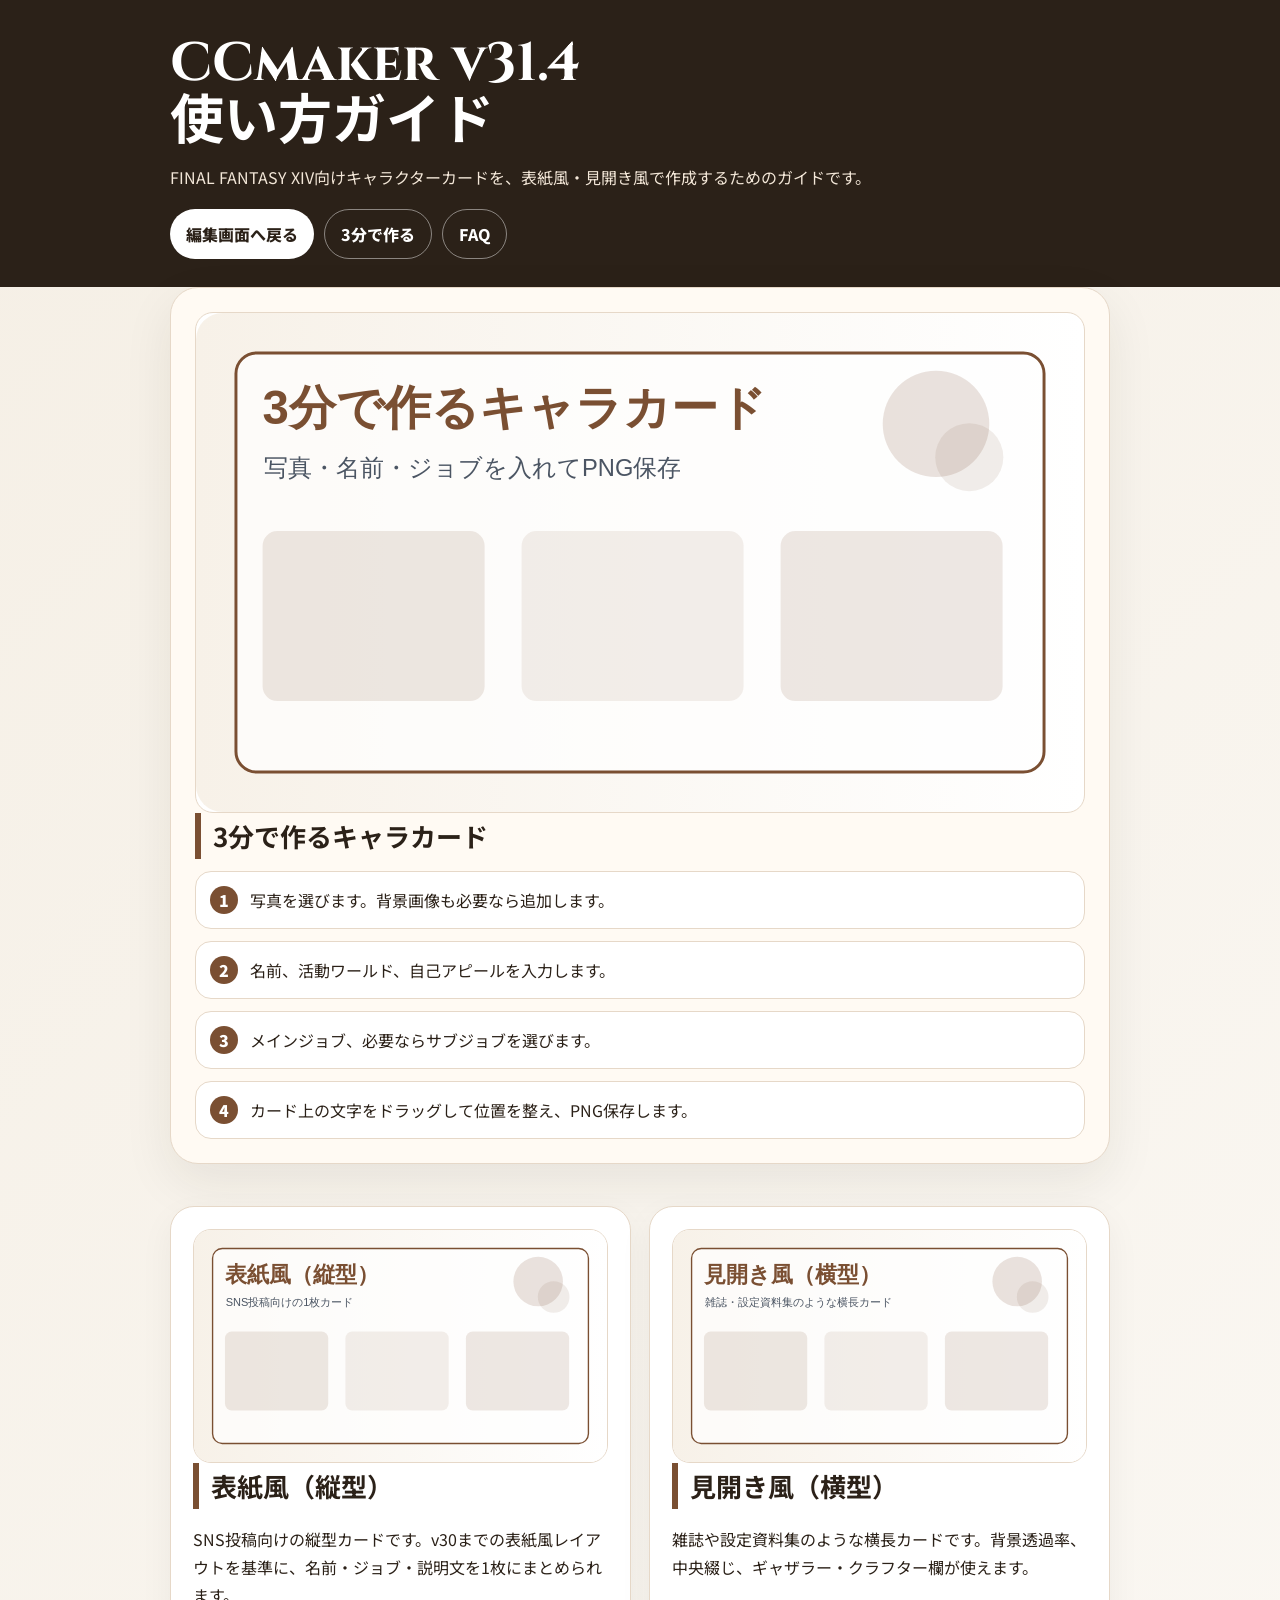
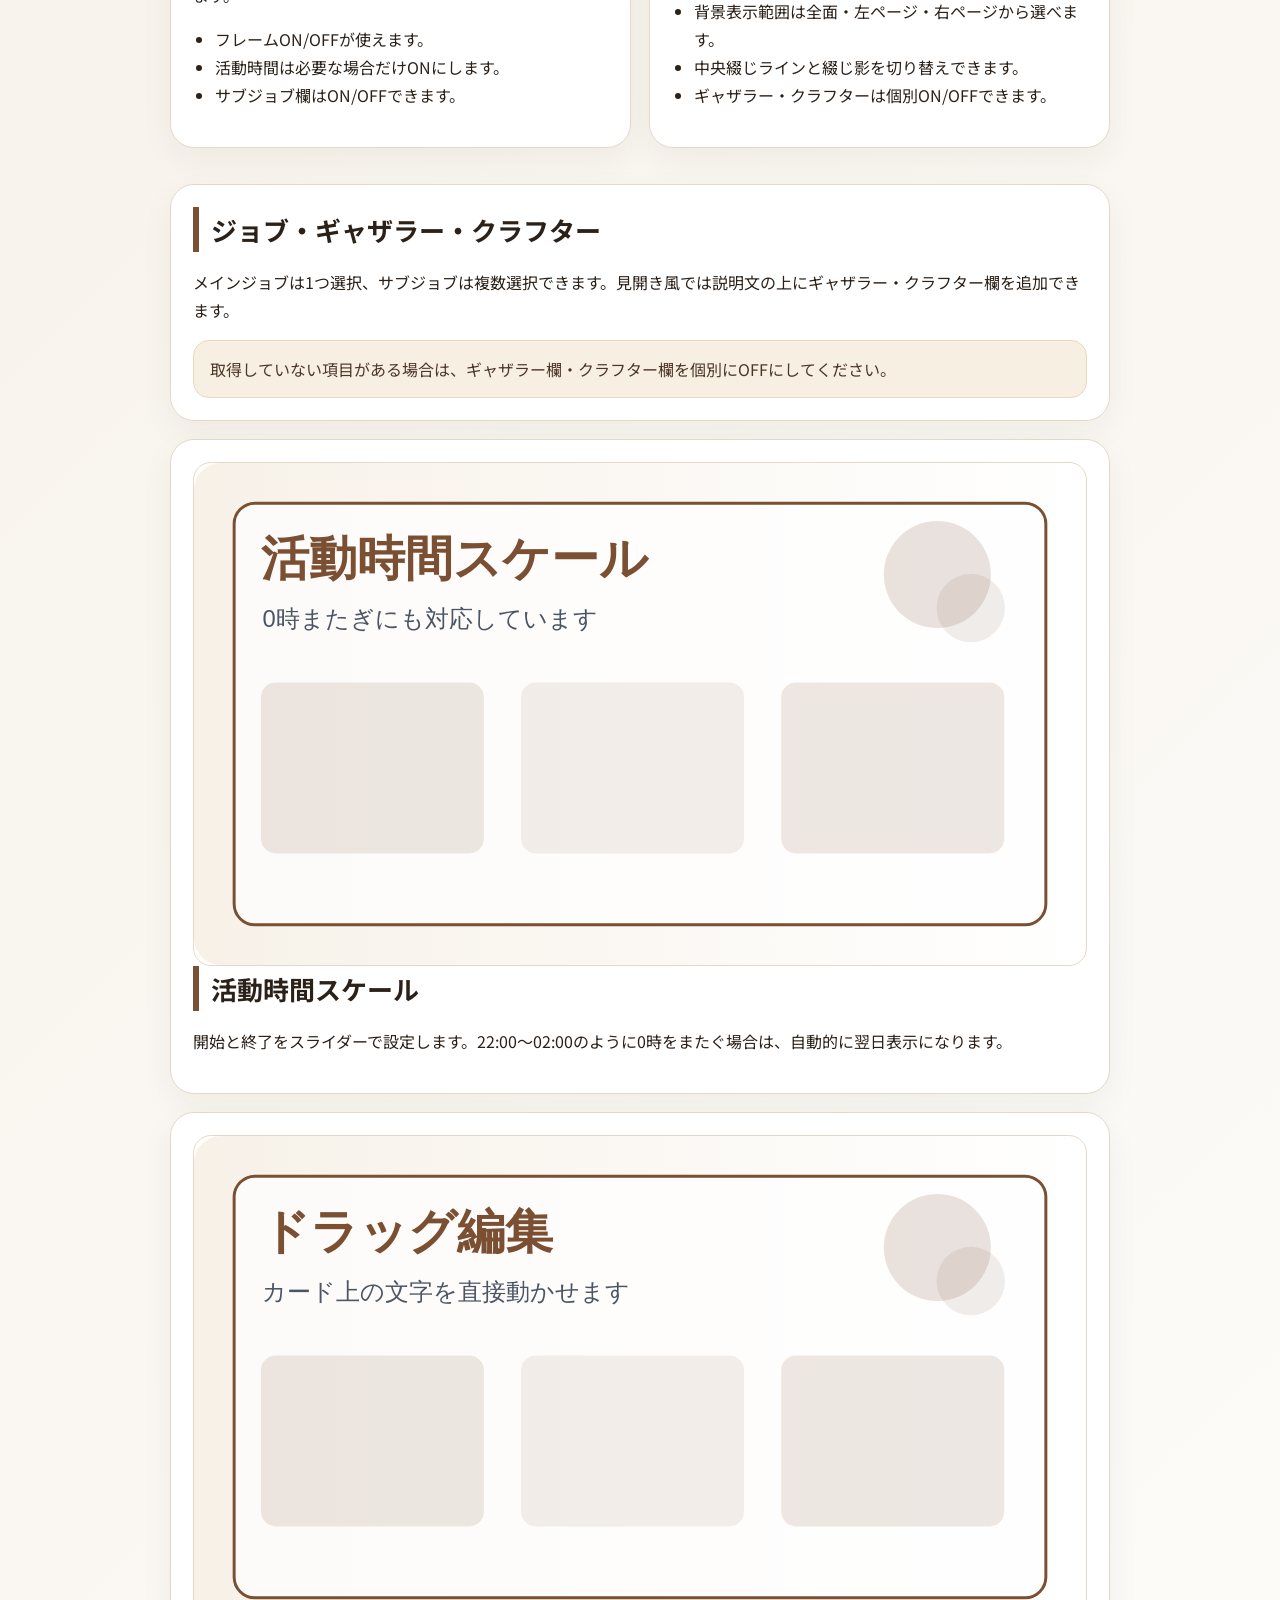
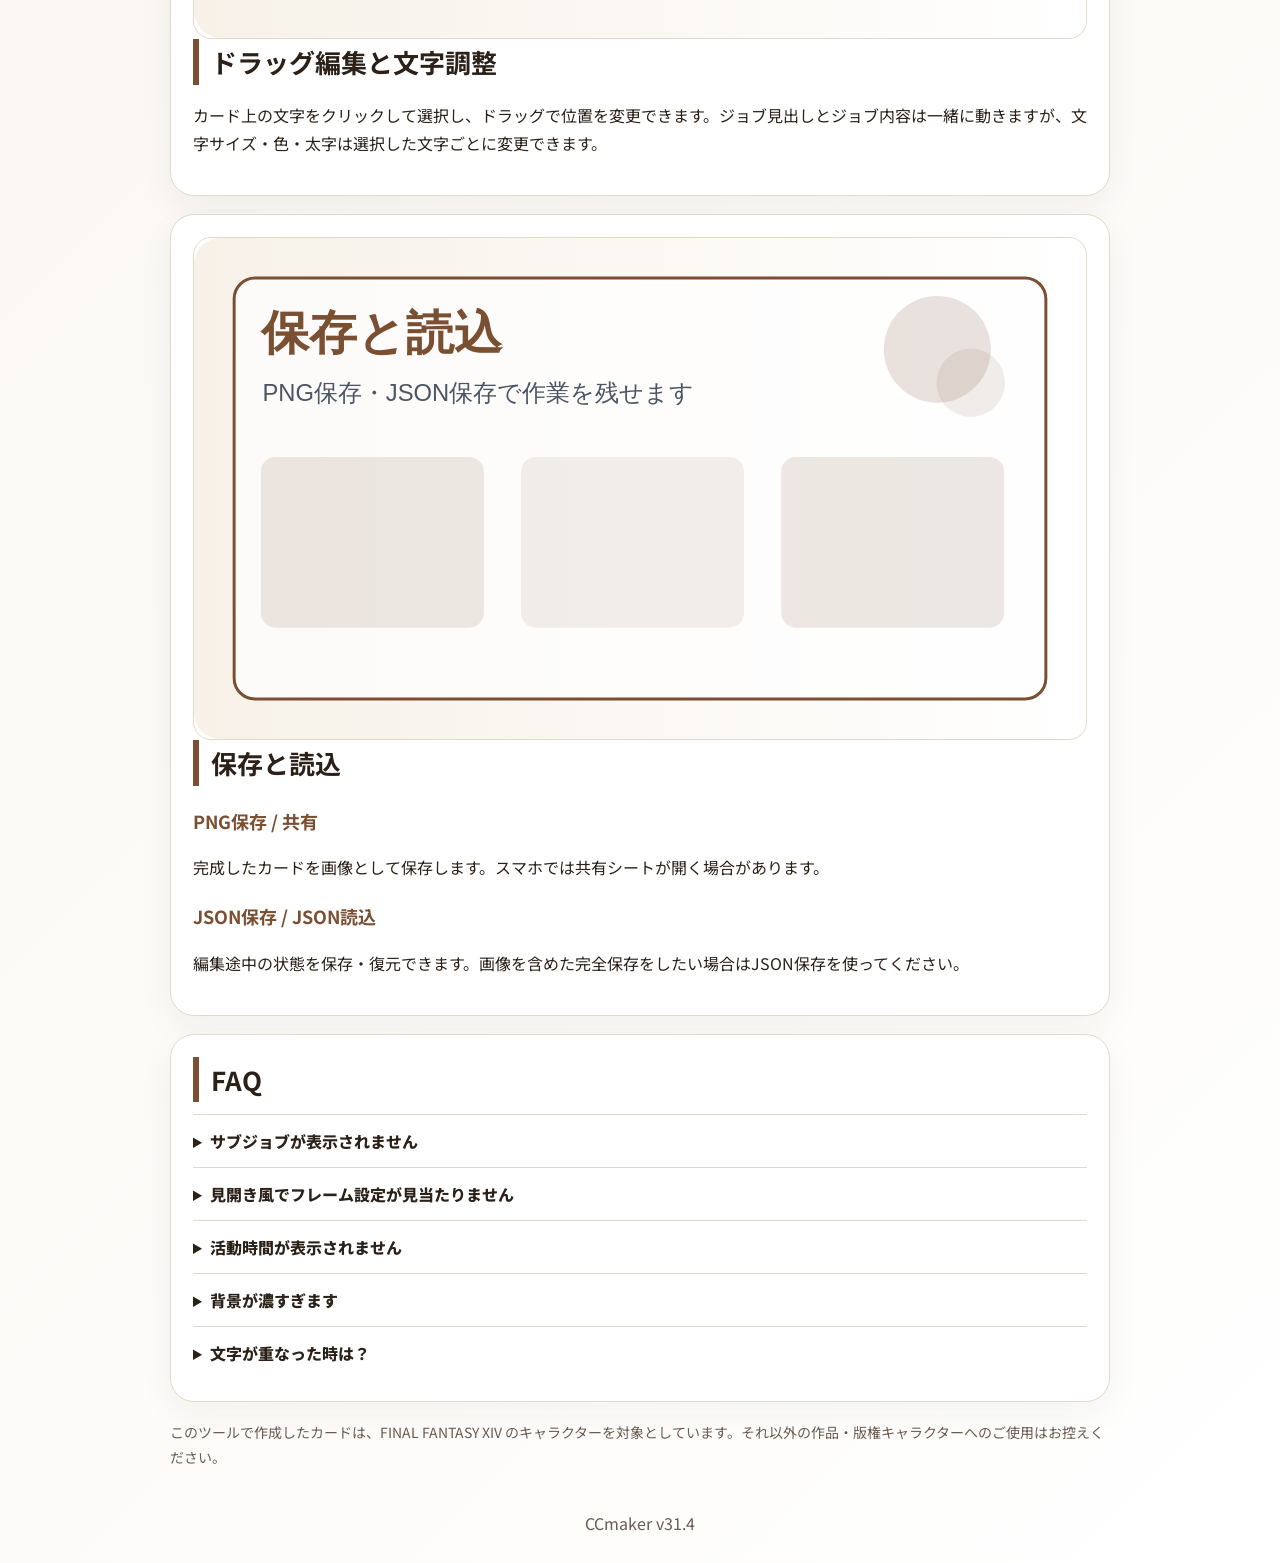
==== guide.html @ fbe57979 "Add files via upload" ====
<!DOCTYPE html>
<html lang="ja">
<head>
  <meta charset="UTF-8">
  <meta name="viewport" content="width=device-width, initial-scale=1.0">
  <title>CCmaker v31.4 使い方ガイド</title>
  <link rel="preconnect" href="https://fonts.googleapis.com">
  <link rel="preconnect" href="https://fonts.gstatic.com" crossorigin>
  <link href="https://fonts.googleapis.com/css2?family=Noto+Sans+JP:wght@400;500;700;900&family=Cinzel:wght@700&display=swap" rel="stylesheet">
  <style>
    :root{--ink:#2b2118;--sub:#6b5b50;--accent:#7a4f32;--paper:#fbf7ef;--card:#fffaf3;--line:#e6d8c8;}
    *{box-sizing:border-box} body{margin:0;background:linear-gradient(135deg,#f5efe5,#fff);color:var(--ink);font-family:"Noto Sans JP",system-ui,sans-serif;line-height:1.75;}
    header{padding:34px 20px 28px;background:#2b2118;color:#fff;}
    .wrap{max-width:980px;margin:0 auto;padding:0 20px;}
    h1{font-family:Cinzel,"Noto Sans JP",serif;font-size:clamp(32px,5vw,54px);line-height:1.1;margin:0 0 10px;}
    header p{margin:0;color:#f3e7d8}.top-actions{display:flex;gap:10px;flex-wrap:wrap;margin-top:18px}.btn{display:inline-flex;align-items:center;justify-content:center;border-radius:999px;padding:10px 16px;text-decoration:none;font-weight:800}.btn.primary{background:#fff;color:#2b2118}.btn.ghost{border:1px solid rgba(255,255,255,.45);color:#fff}
    main{padding:28px 0 60px}.hero{background:var(--card);border:1px solid var(--line);border-radius:28px;padding:24px;box-shadow:0 18px 50px rgba(43,33,24,.08);margin-bottom:24px}.hero img,.section img{width:100%;border-radius:18px;border:1px solid var(--line);background:#fff;display:block}
    .grid{display:grid;grid-template-columns:repeat(2,minmax(0,1fr));gap:18px}.section{background:#fff;border:1px solid var(--line);border-radius:24px;padding:22px;margin:18px 0;box-shadow:0 12px 34px rgba(43,33,24,.05)}
    h2{font-size:26px;margin:0 0 12px;border-left:6px solid var(--accent);padding-left:12px}h3{font-size:18px;margin:20px 0 8px;color:var(--accent)}ul,ol{padding-left:1.4em}.note{background:#f8efe3;border:1px solid #ead7c0;border-radius:16px;padding:14px 16px;color:#4b3628}.steps{counter-reset:step;display:grid;gap:12px}.step{position:relative;background:#fff;border:1px solid var(--line);border-radius:16px;padding:14px 14px 14px 54px}.step:before{counter-increment:step;content:counter(step);position:absolute;left:14px;top:14px;width:28px;height:28px;border-radius:50%;background:var(--accent);color:#fff;display:grid;place-items:center;font-weight:900}.faq details{border-top:1px solid var(--line);padding:12px 0}.faq summary{font-weight:800;cursor:pointer}.small{color:var(--sub);font-size:14px}footer{padding:26px 0;color:var(--sub);text-align:center}@media(max-width:760px){.grid{grid-template-columns:1fr}.section,.hero{border-radius:18px;padding:16px}header{padding-top:26px}}
  </style>
</head>
<body>
<header><div class="wrap"><h1>CCmaker v31.4<br>使い方ガイド</h1><p>FINAL FANTASY XIV向けキャラクターカードを、表紙風・見開き風で作成するためのガイドです。</p><div class="top-actions"><a class="btn primary" href="index.html">編集画面へ戻る</a><a class="btn ghost" href="#quick">3分で作る</a><a class="btn ghost" href="#faq">FAQ</a></div></div></header>
<main class="wrap">
<section id="quick" class="hero"><img src="assets/guide/quick-start.svg" alt="3分で作るキャラカード"><h2>3分で作るキャラカード</h2><div class="steps"><div class="step">写真を選びます。背景画像も必要なら追加します。</div><div class="step">名前、活動ワールド、自己アピールを入力します。</div><div class="step">メインジョブ、必要ならサブジョブを選びます。</div><div class="step">カード上の文字をドラッグして位置を整え、PNG保存します。</div></div></section>
<div class="grid"><section class="section"><img src="assets/guide/cover-card.svg" alt="表紙風カード"><h2>表紙風（縦型）</h2><p>SNS投稿向けの縦型カードです。v30までの表紙風レイアウトを基準に、名前・ジョブ・説明文を1枚にまとめられます。</p><ul><li>フレームON/OFFが使えます。</li><li>活動時間は必要な場合だけONにします。</li><li>サブジョブ欄はON/OFFできます。</li></ul></section><section class="section"><img src="assets/guide/spread-card.svg" alt="見開き風カード"><h2>見開き風（横型）</h2><p>雑誌や設定資料集のような横長カードです。背景透過率、中央綴じ、ギャザラー・クラフター欄が使えます。</p><ul><li>背景表示範囲は全面・左ページ・右ページから選べます。</li><li>中央綴じラインと綴じ影を切り替えできます。</li><li>ギャザラー・クラフターは個別ON/OFFできます。</li></ul></section></div>
<section class="section"><h2>ジョブ・ギャザラー・クラフター</h2><p>メインジョブは1つ選択、サブジョブは複数選択できます。見開き風では説明文の上にギャザラー・クラフター欄を追加できます。</p><div class="note">取得していない項目がある場合は、ギャザラー欄・クラフター欄を個別にOFFにしてください。</div></section>
<section class="section"><img src="assets/guide/activity-time.svg" alt="活動時間スケール"><h2>活動時間スケール</h2><p>開始と終了をスライダーで設定します。22:00〜02:00のように0時をまたぐ場合は、自動的に翌日表示になります。</p></section>
<section class="section"><img src="assets/guide/drag-edit.svg" alt="ドラッグ編集"><h2>ドラッグ編集と文字調整</h2><p>カード上の文字をクリックして選択し、ドラッグで位置を変更できます。ジョブ見出しとジョブ内容は一緒に動きますが、文字サイズ・色・太字は選択した文字ごとに変更できます。</p></section>
<section class="section"><img src="assets/guide/save-json.svg" alt="保存と読込"><h2>保存と読込</h2><h3>PNG保存 / 共有</h3><p>完成したカードを画像として保存します。スマホでは共有シートが開く場合があります。</p><h3>JSON保存 / JSON読込</h3><p>編集途中の状態を保存・復元できます。画像を含めた完全保存をしたい場合はJSON保存を使ってください。</p></section>
<section id="faq" class="section faq"><h2>FAQ</h2><details><summary>サブジョブが表示されません</summary><p>「サブジョブ欄を表示する」がONになっているか確認してください。</p></details><details><summary>見開き風でフレーム設定が見当たりません</summary><p>見開き風ではフレーム設定は非表示です。代わりに中央綴じ、綴じ影、背景透過率を調整できます。</p></details><details><summary>活動時間が表示されません</summary><p>「活動時間スケールバーを表示する」をONにしてください。表紙風テンプレートでは初期OFFの場合があります。</p></details><details><summary>背景が濃すぎます</summary><p>見開き風では「背景透過率」を下げると、写真を薄く敷いた誌面風にできます。</p></details><details><summary>文字が重なった時は？</summary><p>カード上の文字をドラッグして位置を調整してください。フォントサイズを少し下げるのも有効です。</p></details></section>
<p class="small">このツールで作成したカードは、FINAL FANTASY XIV のキャラクターを対象としています。それ以外の作品・版権キャラクターへのご使用はお控えください。</p>
</main><footer>CCmaker v31.4</footer>
</body>
</html>
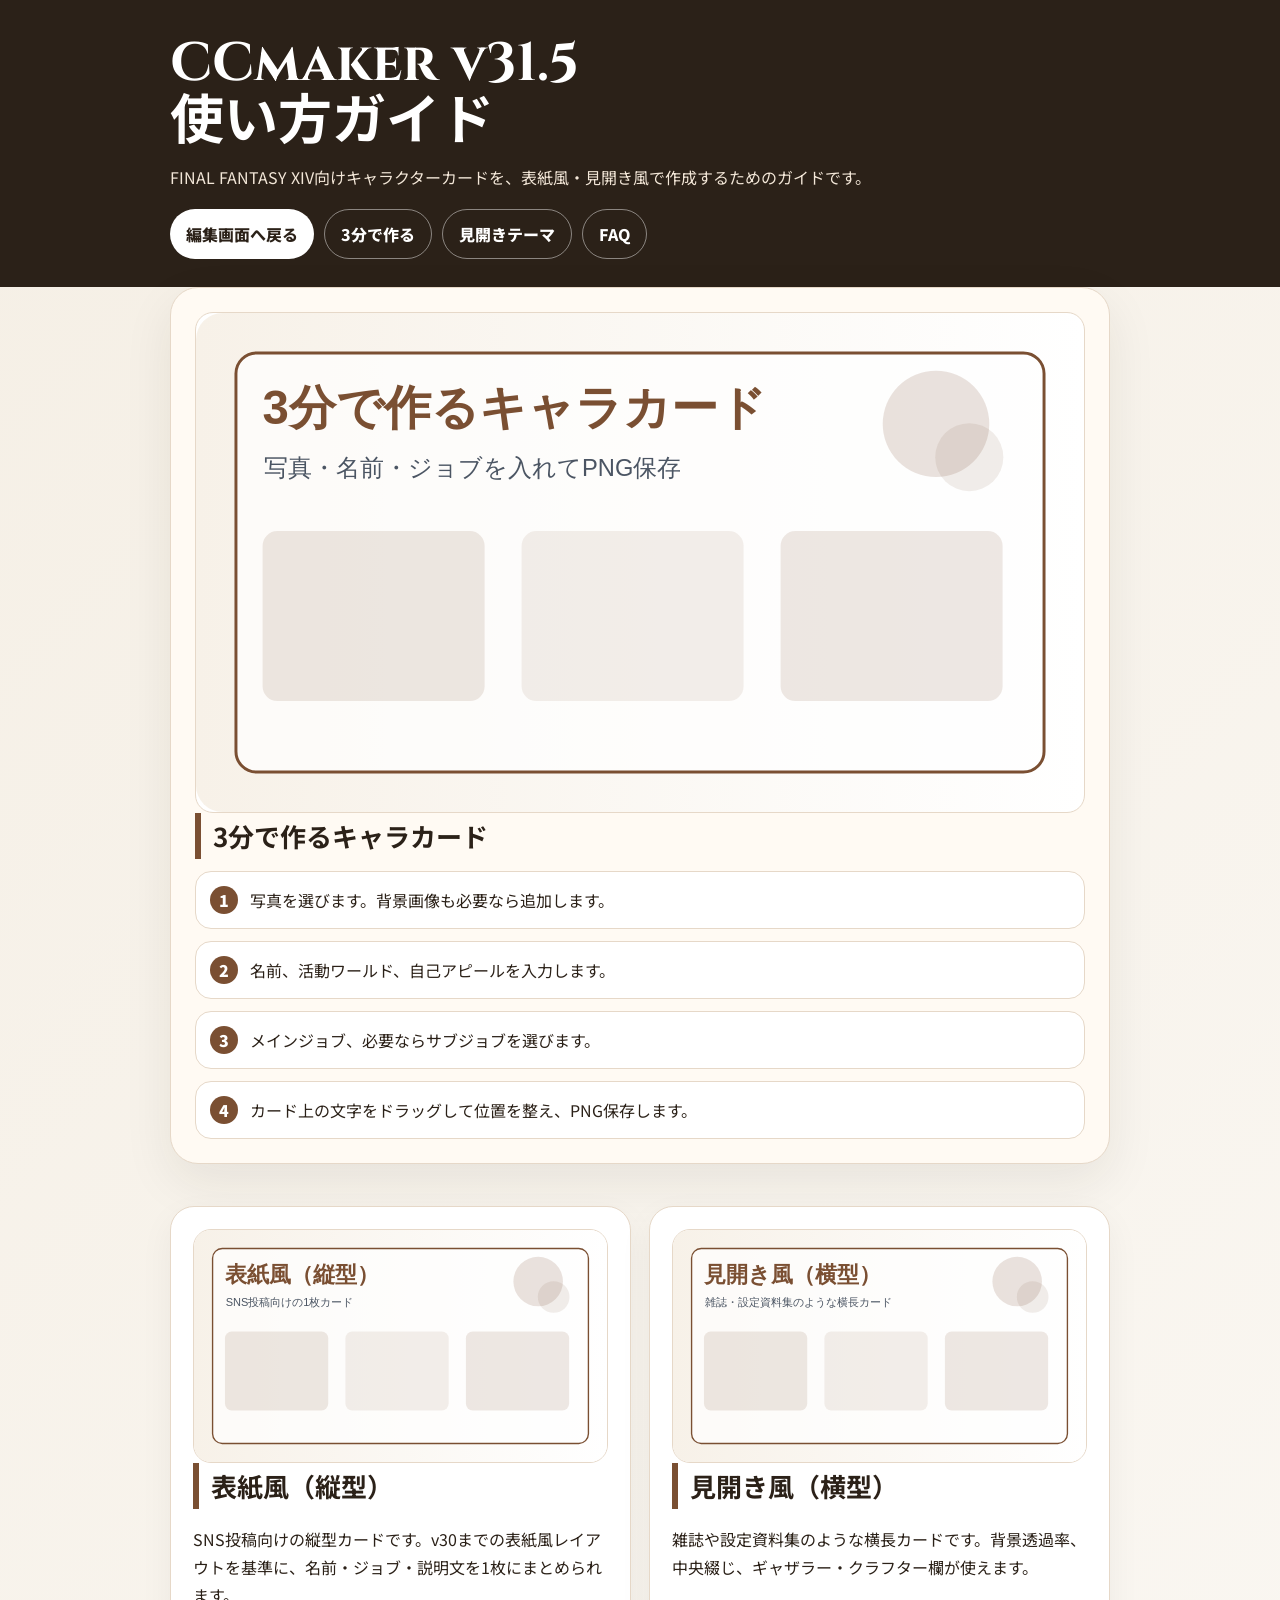
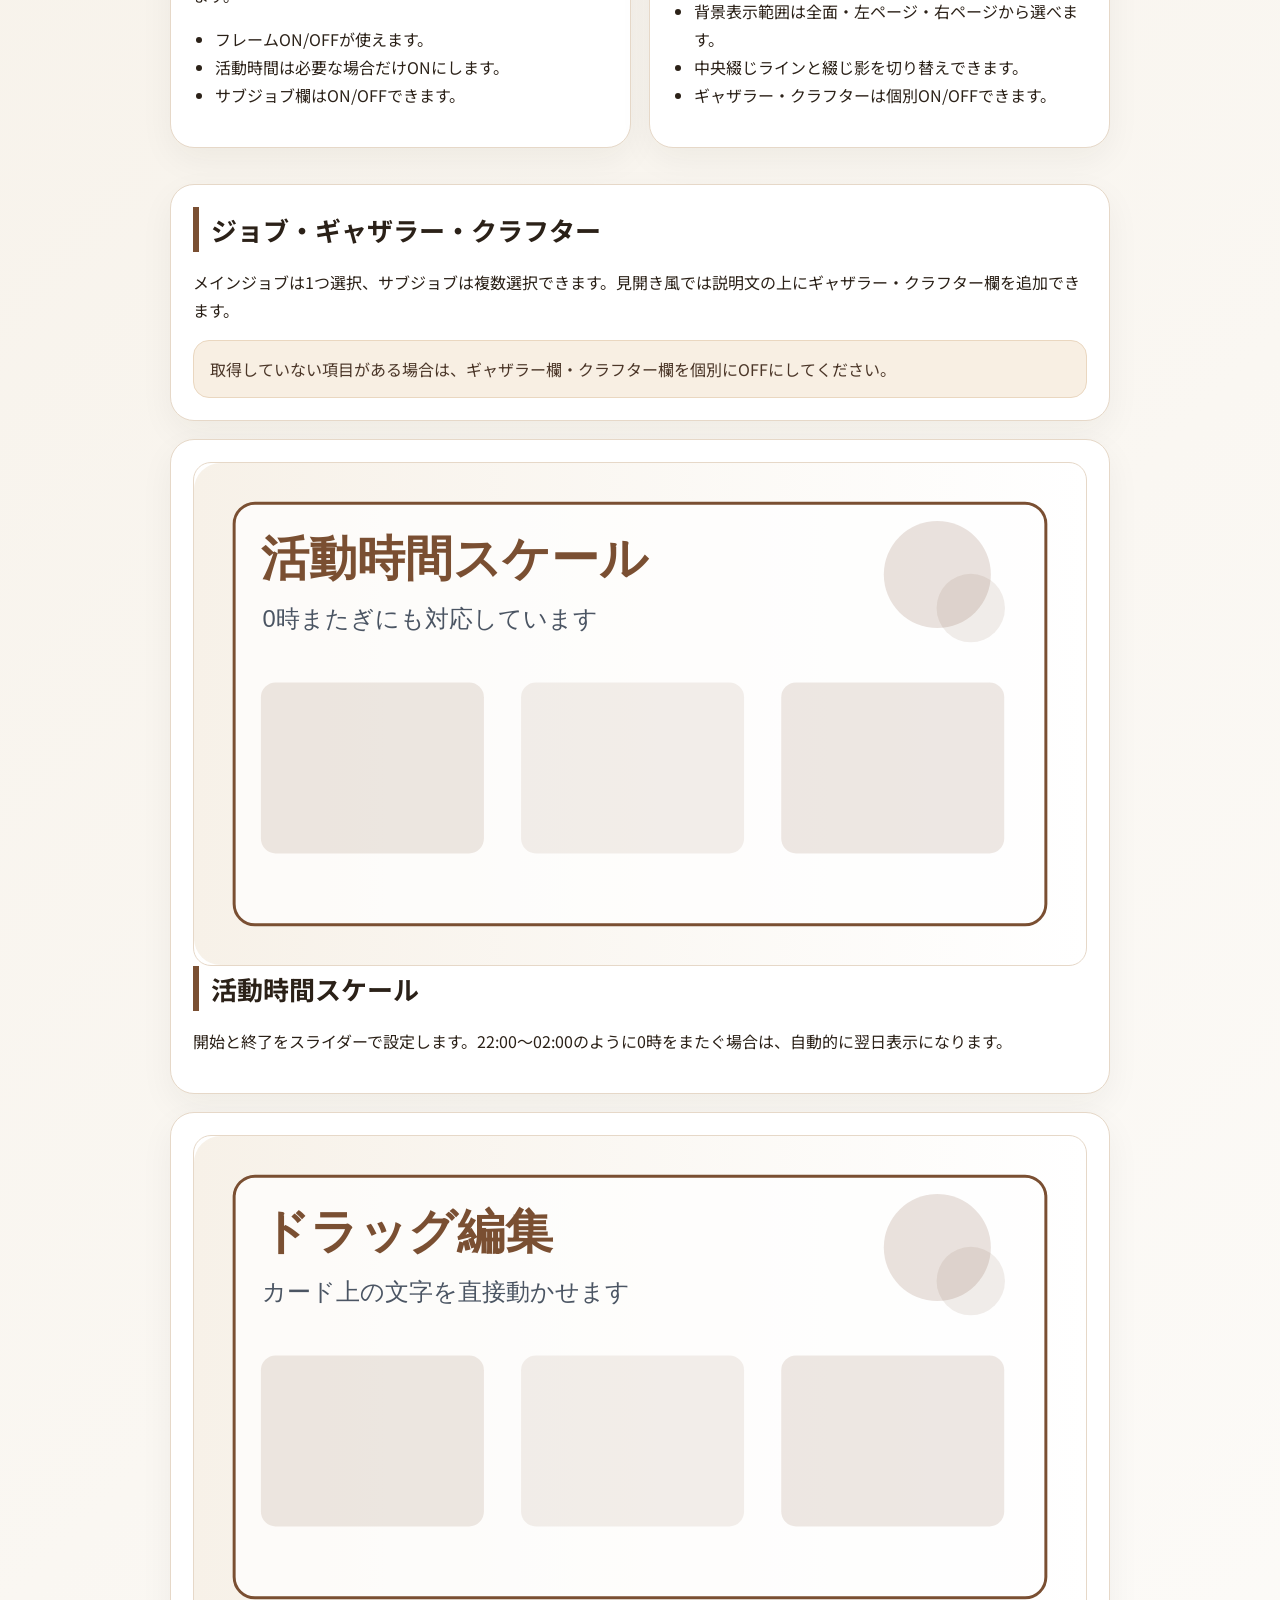
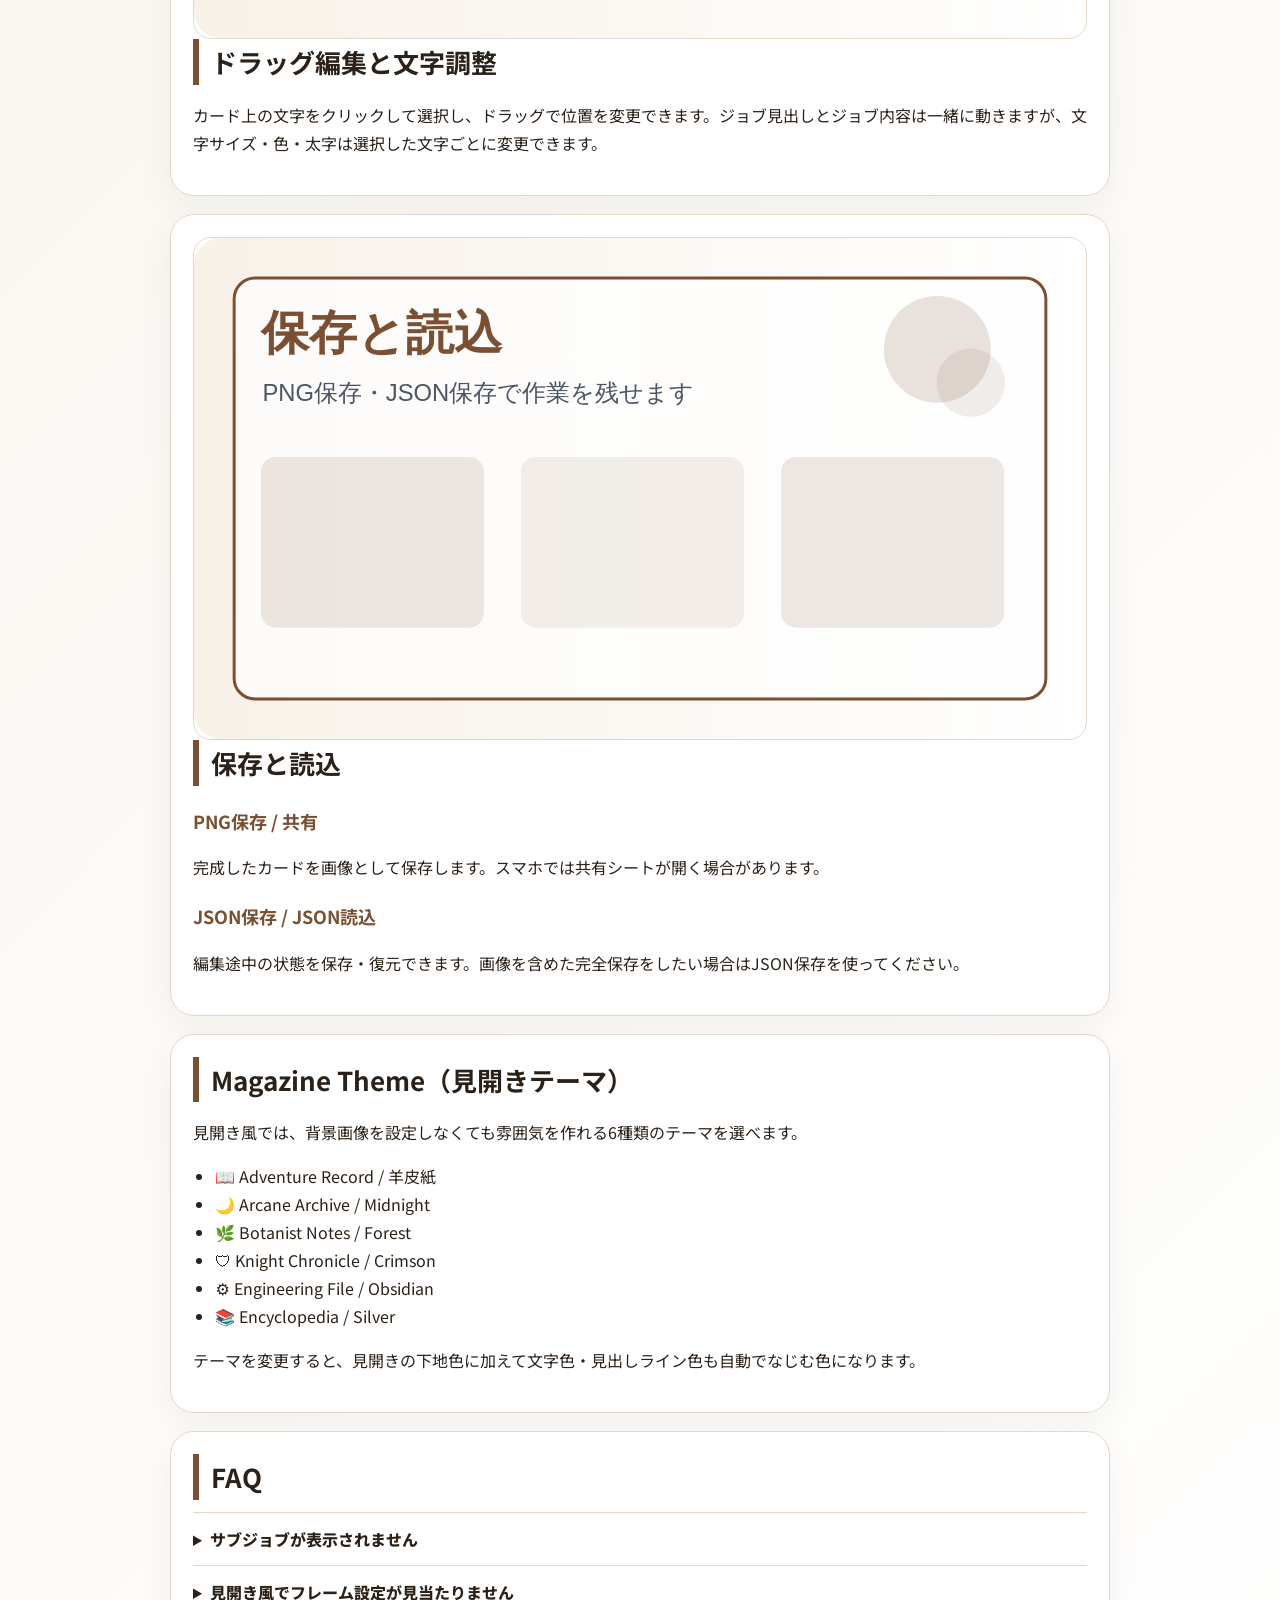
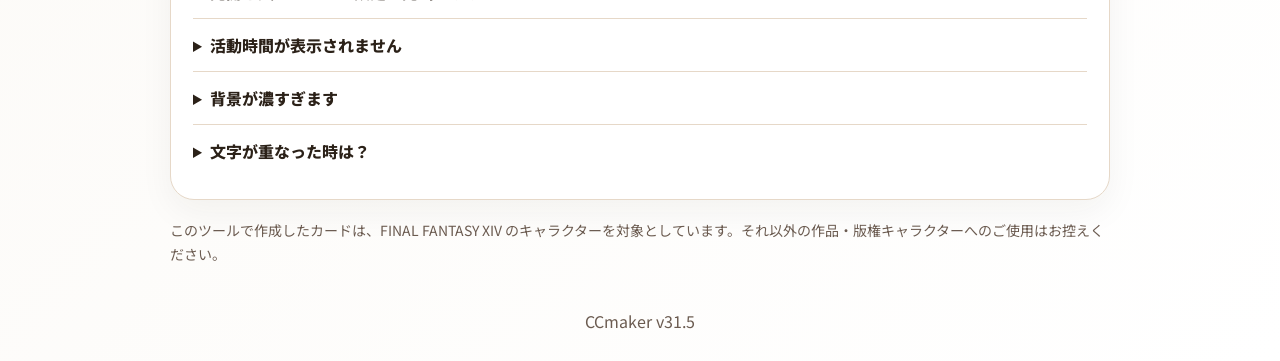
==== commit 1cbeee0e: "Add files via upload" ====
--- a/guide.html
+++ b/guide.html
@@ -3,7 +3,7 @@
 <head>
   <meta charset="UTF-8">
   <meta name="viewport" content="width=device-width, initial-scale=1.0">
-  <title>CCmaker v31.4 使い方ガイド</title>
+  <title>CCmaker v31.5 使い方ガイド</title>
   <link rel="preconnect" href="https://fonts.googleapis.com">
   <link rel="preconnect" href="https://fonts.gstatic.com" crossorigin>
   <link href="https://fonts.googleapis.com/css2?family=Noto+Sans+JP:wght@400;500;700;900&family=Cinzel:wght@700&display=swap" rel="stylesheet">
@@ -20,7 +20,7 @@
   </style>
 </head>
 <body>
-<header><div class="wrap"><h1>CCmaker v31.4<br>使い方ガイド</h1><p>FINAL FANTASY XIV向けキャラクターカードを、表紙風・見開き風で作成するためのガイドです。</p><div class="top-actions"><a class="btn primary" href="index.html">編集画面へ戻る</a><a class="btn ghost" href="#quick">3分で作る</a><a class="btn ghost" href="#faq">FAQ</a></div></div></header>
+<header><div class="wrap"><h1>CCmaker v31.5<br>使い方ガイド</h1><p>FINAL FANTASY XIV向けキャラクターカードを、表紙風・見開き風で作成するためのガイドです。</p><div class="top-actions"><a class="btn primary" href="index.html">編集画面へ戻る</a><a class="btn ghost" href="#quick">3分で作る</a><a class="btn ghost" href="#theme">見開きテーマ</a><a class="btn ghost" href="#faq">FAQ</a></div></div></header>
 <main class="wrap">
 <section id="quick" class="hero"><img src="assets/guide/quick-start.svg" alt="3分で作るキャラカード"><h2>3分で作るキャラカード</h2><div class="steps"><div class="step">写真を選びます。背景画像も必要なら追加します。</div><div class="step">名前、活動ワールド、自己アピールを入力します。</div><div class="step">メインジョブ、必要ならサブジョブを選びます。</div><div class="step">カード上の文字をドラッグして位置を整え、PNG保存します。</div></div></section>
 <div class="grid"><section class="section"><img src="assets/guide/cover-card.svg" alt="表紙風カード"><h2>表紙風（縦型）</h2><p>SNS投稿向けの縦型カードです。v30までの表紙風レイアウトを基準に、名前・ジョブ・説明文を1枚にまとめられます。</p><ul><li>フレームON/OFFが使えます。</li><li>活動時間は必要な場合だけONにします。</li><li>サブジョブ欄はON/OFFできます。</li></ul></section><section class="section"><img src="assets/guide/spread-card.svg" alt="見開き風カード"><h2>見開き風（横型）</h2><p>雑誌や設定資料集のような横長カードです。背景透過率、中央綴じ、ギャザラー・クラフター欄が使えます。</p><ul><li>背景表示範囲は全面・左ページ・右ページから選べます。</li><li>中央綴じラインと綴じ影を切り替えできます。</li><li>ギャザラー・クラフターは個別ON/OFFできます。</li></ul></section></div>
@@ -28,8 +28,9 @@
 <section class="section"><img src="assets/guide/activity-time.svg" alt="活動時間スケール"><h2>活動時間スケール</h2><p>開始と終了をスライダーで設定します。22:00〜02:00のように0時をまたぐ場合は、自動的に翌日表示になります。</p></section>
 <section class="section"><img src="assets/guide/drag-edit.svg" alt="ドラッグ編集"><h2>ドラッグ編集と文字調整</h2><p>カード上の文字をクリックして選択し、ドラッグで位置を変更できます。ジョブ見出しとジョブ内容は一緒に動きますが、文字サイズ・色・太字は選択した文字ごとに変更できます。</p></section>
 <section class="section"><img src="assets/guide/save-json.svg" alt="保存と読込"><h2>保存と読込</h2><h3>PNG保存 / 共有</h3><p>完成したカードを画像として保存します。スマホでは共有シートが開く場合があります。</p><h3>JSON保存 / JSON読込</h3><p>編集途中の状態を保存・復元できます。画像を含めた完全保存をしたい場合はJSON保存を使ってください。</p></section>
-<section id="faq" class="section faq"><h2>FAQ</h2><details><summary>サブジョブが表示されません</summary><p>「サブジョブ欄を表示する」がONになっているか確認してください。</p></details><details><summary>見開き風でフレーム設定が見当たりません</summary><p>見開き風ではフレーム設定は非表示です。代わりに中央綴じ、綴じ影、背景透過率を調整できます。</p></details><details><summary>活動時間が表示されません</summary><p>「活動時間スケールバーを表示する」をONにしてください。表紙風テンプレートでは初期OFFの場合があります。</p></details><details><summary>背景が濃すぎます</summary><p>見開き風では「背景透過率」を下げると、写真を薄く敷いた誌面風にできます。</p></details><details><summary>文字が重なった時は？</summary><p>カード上の文字をドラッグして位置を調整してください。フォントサイズを少し下げるのも有効です。</p></details></section>
+<section id="theme" class="section"><h2>Magazine Theme（見開きテーマ）</h2><p>見開き風では、背景画像を設定しなくても雰囲気を作れる6種類のテーマを選べます。</p><ul><li>📖 Adventure Record / 羊皮紙</li><li>🌙 Arcane Archive / Midnight</li><li>🌿 Botanist Notes / Forest</li><li>🛡 Knight Chronicle / Crimson</li><li>⚙ Engineering File / Obsidian</li><li>📚 Encyclopedia / Silver</li></ul><p>テーマを変更すると、見開きの下地色に加えて文字色・見出しライン色も自動でなじむ色になります。</p></section>
+<section id="faq" class="section faq"><h2>FAQ</h2><details><summary>サブジョブが表示されません</summary><p>「サブジョブ欄を表示する」がONになっているか確認してください。</p></details><details><summary>見開き風でフレーム設定が見当たりません</summary><p>見開き風ではフレーム設定は非表示です。代わりに中央綴じ、綴じ影、背景透過率、見開きテーマを調整できます。</p></details><details><summary>活動時間が表示されません</summary><p>「活動時間スケールバーを表示する」をONにしてください。表紙風テンプレートでは初期OFFの場合があります。</p></details><details><summary>背景が濃すぎます</summary><p>見開き風では「背景透過率」を下げると、写真を薄く敷いた誌面風にできます。</p></details><details><summary>文字が重なった時は？</summary><p>カード上の文字をドラッグして位置を調整してください。フォントサイズを少し下げるのも有効です。</p></details></section>
 <p class="small">このツールで作成したカードは、FINAL FANTASY XIV のキャラクターを対象としています。それ以外の作品・版権キャラクターへのご使用はお控えください。</p>
-</main><footer>CCmaker v31.4</footer>
+</main><footer>CCmaker v31.5</footer>
 </body>
 </html>
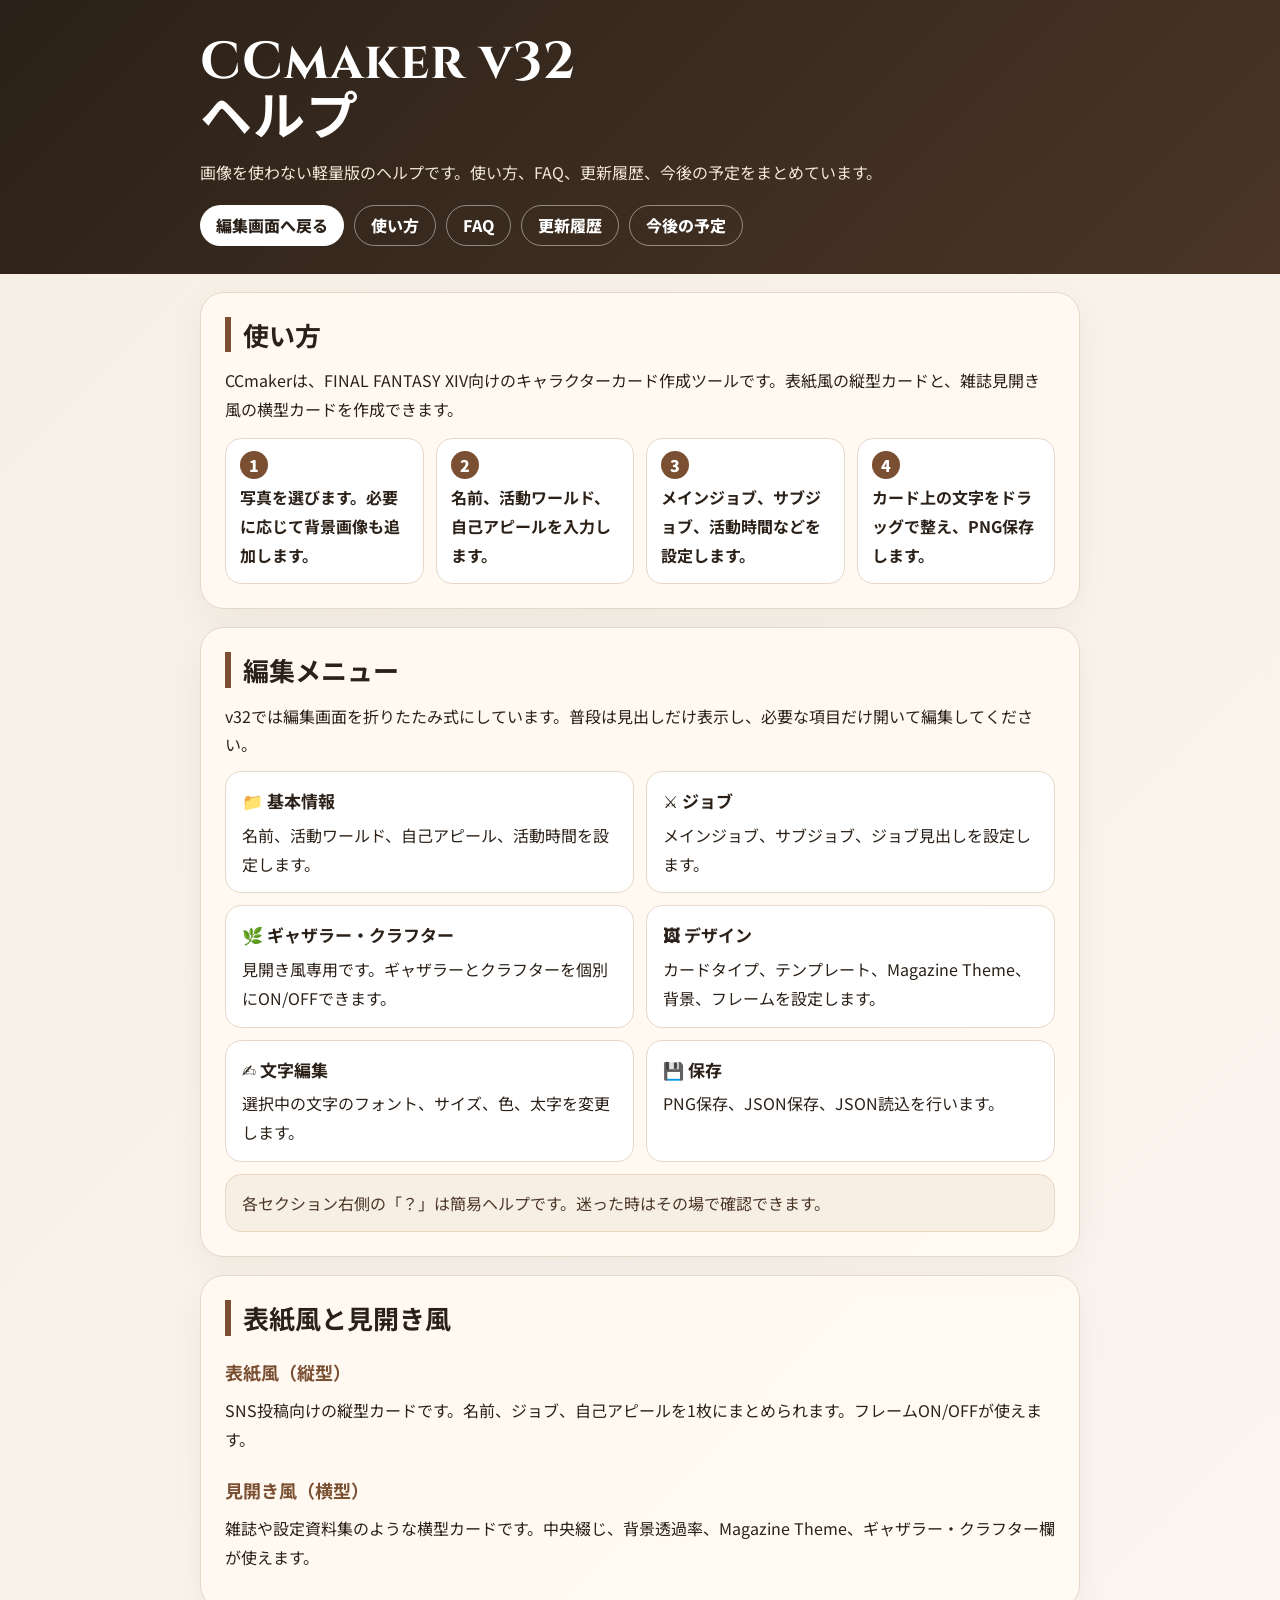
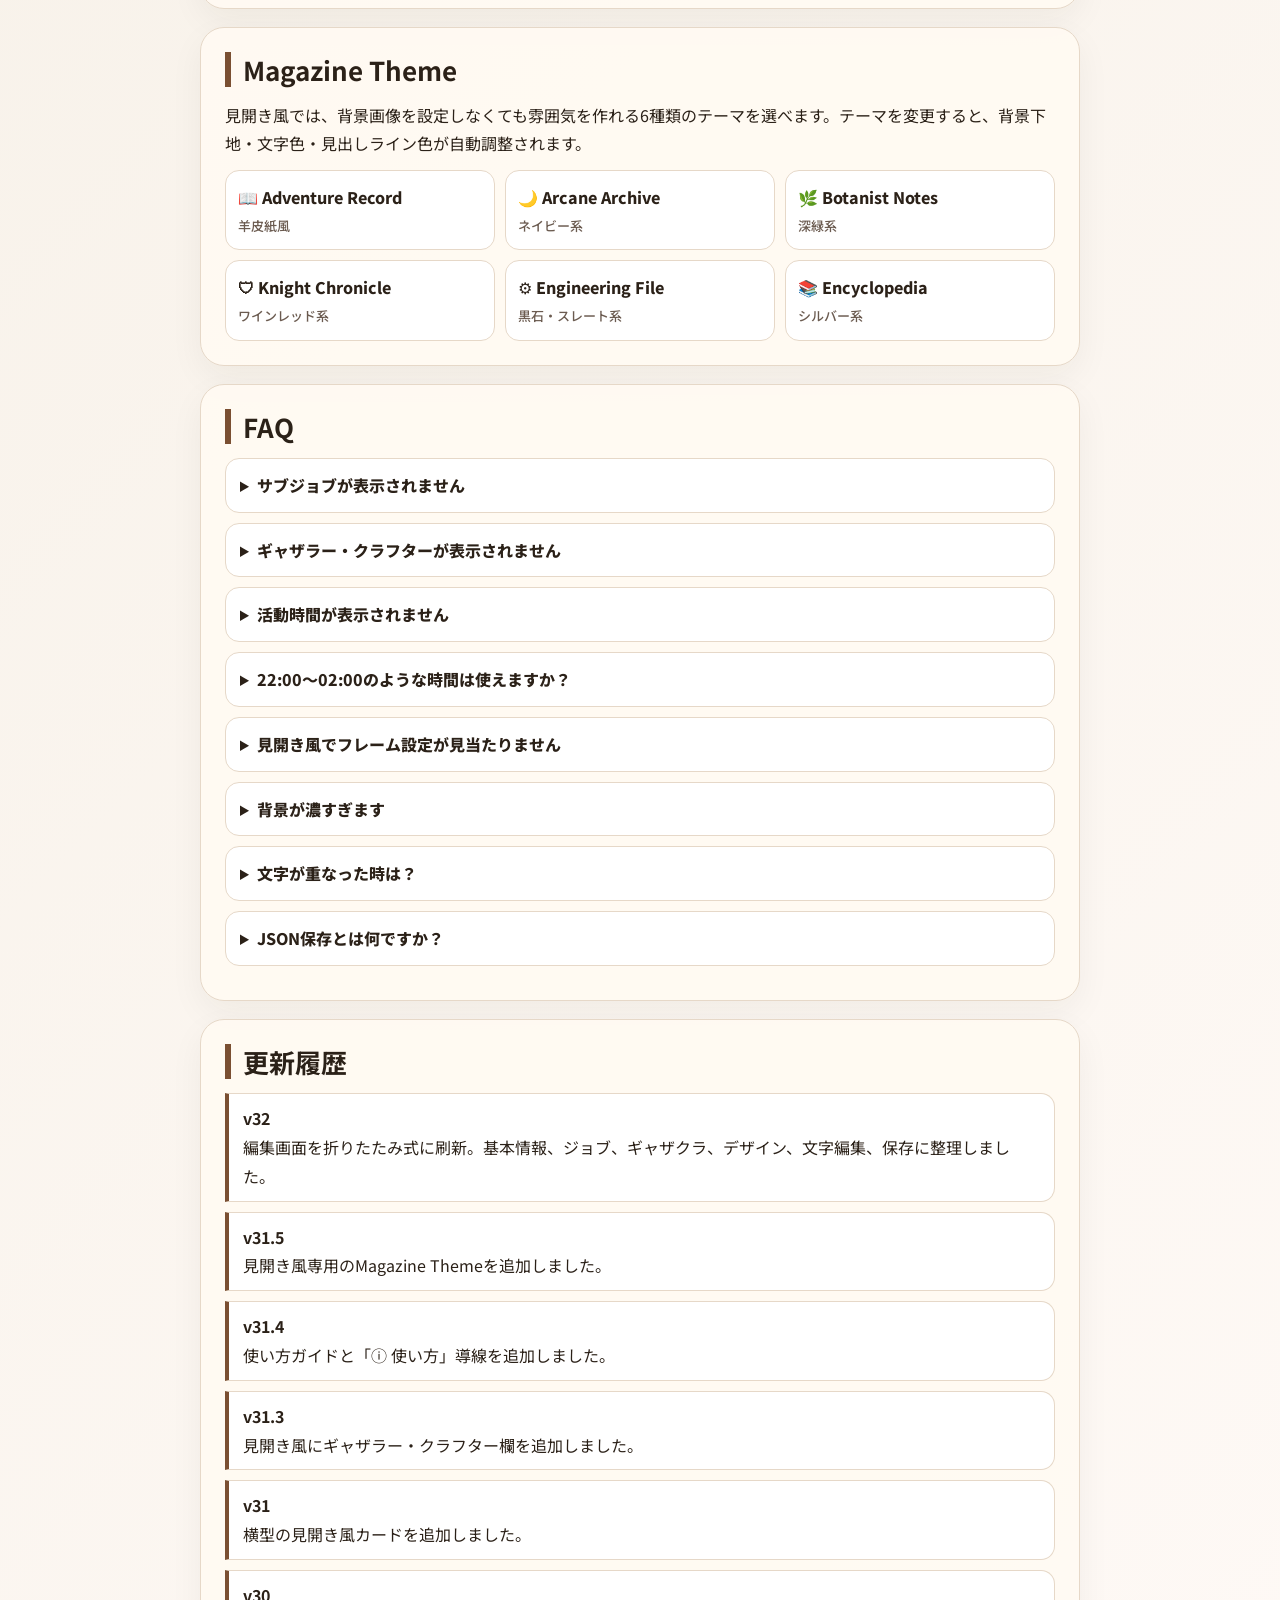
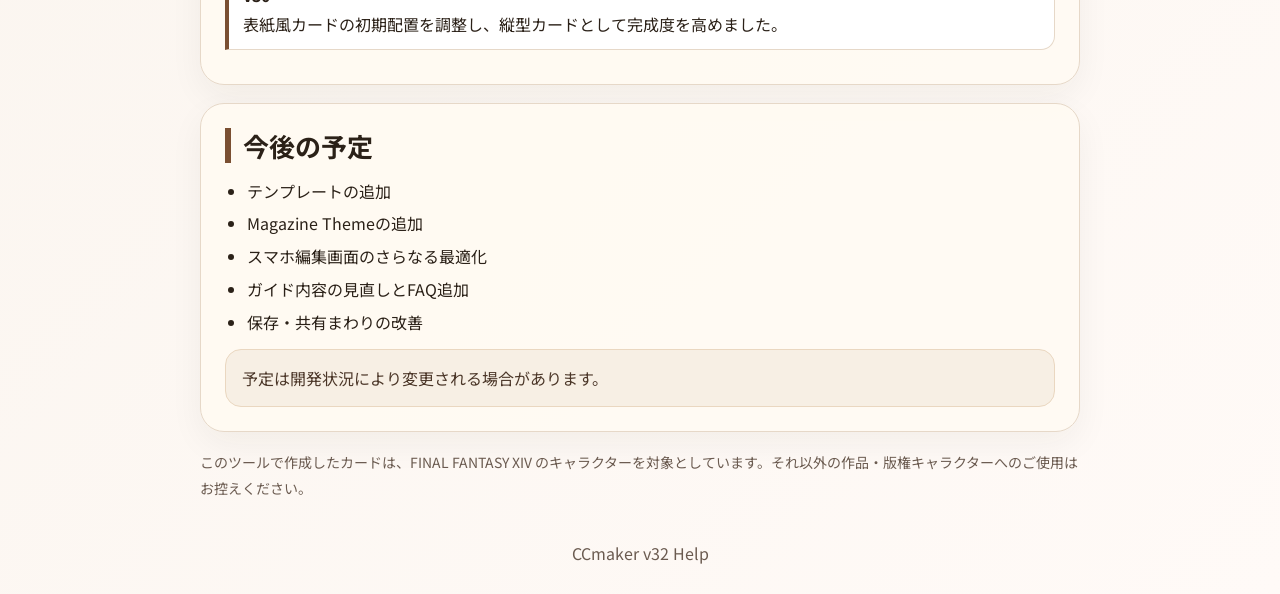
==== commit 415e849d: "Add files via upload" ====
--- a/guide.html
+++ b/guide.html
@@ -3,34 +3,271 @@
 <head>
   <meta charset="UTF-8">
   <meta name="viewport" content="width=device-width, initial-scale=1.0">
-  <title>CCmaker v31.5 使い方ガイド</title>
+  <title>CCmaker v32 ヘルプ</title>
   <link rel="preconnect" href="https://fonts.googleapis.com">
   <link rel="preconnect" href="https://fonts.gstatic.com" crossorigin>
   <link href="https://fonts.googleapis.com/css2?family=Noto+Sans+JP:wght@400;500;700;900&family=Cinzel:wght@700&display=swap" rel="stylesheet">
   <style>
-    :root{--ink:#2b2118;--sub:#6b5b50;--accent:#7a4f32;--paper:#fbf7ef;--card:#fffaf3;--line:#e6d8c8;}
-    *{box-sizing:border-box} body{margin:0;background:linear-gradient(135deg,#f5efe5,#fff);color:var(--ink);font-family:"Noto Sans JP",system-ui,sans-serif;line-height:1.75;}
-    header{padding:34px 20px 28px;background:#2b2118;color:#fff;}
-    .wrap{max-width:980px;margin:0 auto;padding:0 20px;}
-    h1{font-family:Cinzel,"Noto Sans JP",serif;font-size:clamp(32px,5vw,54px);line-height:1.1;margin:0 0 10px;}
-    header p{margin:0;color:#f3e7d8}.top-actions{display:flex;gap:10px;flex-wrap:wrap;margin-top:18px}.btn{display:inline-flex;align-items:center;justify-content:center;border-radius:999px;padding:10px 16px;text-decoration:none;font-weight:800}.btn.primary{background:#fff;color:#2b2118}.btn.ghost{border:1px solid rgba(255,255,255,.45);color:#fff}
-    main{padding:28px 0 60px}.hero{background:var(--card);border:1px solid var(--line);border-radius:28px;padding:24px;box-shadow:0 18px 50px rgba(43,33,24,.08);margin-bottom:24px}.hero img,.section img{width:100%;border-radius:18px;border:1px solid var(--line);background:#fff;display:block}
-    .grid{display:grid;grid-template-columns:repeat(2,minmax(0,1fr));gap:18px}.section{background:#fff;border:1px solid var(--line);border-radius:24px;padding:22px;margin:18px 0;box-shadow:0 12px 34px rgba(43,33,24,.05)}
-    h2{font-size:26px;margin:0 0 12px;border-left:6px solid var(--accent);padding-left:12px}h3{font-size:18px;margin:20px 0 8px;color:var(--accent)}ul,ol{padding-left:1.4em}.note{background:#f8efe3;border:1px solid #ead7c0;border-radius:16px;padding:14px 16px;color:#4b3628}.steps{counter-reset:step;display:grid;gap:12px}.step{position:relative;background:#fff;border:1px solid var(--line);border-radius:16px;padding:14px 14px 14px 54px}.step:before{counter-increment:step;content:counter(step);position:absolute;left:14px;top:14px;width:28px;height:28px;border-radius:50%;background:var(--accent);color:#fff;display:grid;place-items:center;font-weight:900}.faq details{border-top:1px solid var(--line);padding:12px 0}.faq summary{font-weight:800;cursor:pointer}.small{color:var(--sub);font-size:14px}footer{padding:26px 0;color:var(--sub);text-align:center}@media(max-width:760px){.grid{grid-template-columns:1fr}.section,.hero{border-radius:18px;padding:16px}header{padding-top:26px}}
+    :root{
+      --ink:#2b2118;
+      --sub:#6b5b50;
+      --accent:#7a4f32;
+      --paper:#fbf7ef;
+      --card:#fffaf3;
+      --line:#e6d8c8;
+      --soft:#f7efe4;
+    }
+    *{box-sizing:border-box}
+    html{scroll-behavior:smooth}
+    body{
+      margin:0;
+      background:linear-gradient(135deg,#f5efe5,#fffaf7);
+      color:var(--ink);
+      font-family:"Noto Sans JP",system-ui,sans-serif;
+      line-height:1.8;
+    }
+    header{
+      padding:34px 20px 28px;
+      background:linear-gradient(135deg,#2b2118,#4a3527);
+      color:#fff;
+    }
+    .wrap{max-width:920px;margin:0 auto;padding:0 20px}
+    h1{
+      font-family:Cinzel,"Noto Sans JP",serif;
+      font-size:clamp(32px,5vw,52px);
+      line-height:1.1;
+      margin:0 0 10px;
+      letter-spacing:.02em;
+    }
+    header p{margin:0;color:#f3e7d8}
+    .top-actions{display:flex;gap:10px;flex-wrap:wrap;margin-top:18px}
+    .btn{
+      display:inline-flex;
+      align-items:center;
+      justify-content:center;
+      border-radius:999px;
+      padding:10px 16px;
+      text-decoration:none;
+      font-weight:800;
+      line-height:1.2;
+    }
+    .btn.primary{background:#fff;color:#2b2118}
+    .btn.ghost{border:1px solid rgba(255,255,255,.45);color:#fff}
+    main{padding:28px 0 60px}
+    .section{
+      background:rgba(255,250,243,.96);
+      border:1px solid var(--line);
+      border-radius:24px;
+      padding:24px;
+      margin:18px 0;
+      box-shadow:0 12px 34px rgba(43,33,24,.05);
+    }
+    h2{
+      font-size:26px;
+      margin:0 0 14px;
+      border-left:6px solid var(--accent);
+      padding-left:12px;
+      line-height:1.35;
+    }
+    h3{font-size:18px;margin:20px 0 8px;color:var(--accent)}
+    p{margin:0 0 12px}
+    ul,ol{padding-left:1.35em;margin:8px 0 0}
+    li{margin:.25em 0}
+    .quick{
+      display:grid;
+      grid-template-columns:repeat(4,minmax(0,1fr));
+      gap:12px;
+      counter-reset:step;
+      margin-top:14px;
+    }
+    .step{
+      position:relative;
+      background:#fff;
+      border:1px solid var(--line);
+      border-radius:16px;
+      padding:44px 14px 14px;
+      min-height:132px;
+      font-weight:700;
+    }
+    .step:before{
+      counter-increment:step;
+      content:counter(step);
+      position:absolute;
+      left:14px;
+      top:12px;
+      width:28px;
+      height:28px;
+      border-radius:50%;
+      background:var(--accent);
+      color:#fff;
+      display:grid;
+      place-items:center;
+      font-weight:900;
+    }
+    .menu-list{
+      display:grid;
+      grid-template-columns:repeat(2,minmax(0,1fr));
+      gap:12px;
+      margin-top:12px;
+    }
+    .menu-card{
+      background:#fff;
+      border:1px solid var(--line);
+      border-radius:16px;
+      padding:14px 16px;
+    }
+    .menu-card strong{display:block;font-size:17px;margin-bottom:4px}
+    .note{
+      background:var(--soft);
+      border:1px solid #ead7c0;
+      border-radius:16px;
+      padding:14px 16px;
+      color:#4b3628;
+      margin-top:12px;
+    }
+    .theme-list{
+      display:grid;
+      grid-template-columns:repeat(3,minmax(0,1fr));
+      gap:10px;
+      margin-top:12px;
+    }
+    .theme-item{
+      background:#fff;
+      border:1px solid var(--line);
+      border-radius:14px;
+      padding:12px;
+      font-weight:800;
+    }
+    .theme-item span{display:block;color:var(--sub);font-weight:500;font-size:13px;margin-top:2px}
+    .faq details{
+      background:#fff;
+      border:1px solid var(--line);
+      border-radius:14px;
+      padding:12px 14px;
+      margin:10px 0;
+    }
+    .faq summary{font-weight:800;cursor:pointer}
+    .history{list-style:none;padding:0;margin:10px 0 0}
+    .history li{
+      border-left:4px solid var(--accent);
+      background:#fff;
+      border-radius:0 14px 14px 0;
+      padding:10px 14px;
+      margin:10px 0;
+      border-top:1px solid var(--line);
+      border-right:1px solid var(--line);
+      border-bottom:1px solid var(--line);
+    }
+    .small{color:var(--sub);font-size:14px}
+    footer{padding:26px 0;color:var(--sub);text-align:center}
+    @media(max-width:760px){
+      header{padding-top:26px}
+      .section{border-radius:18px;padding:16px}
+      .quick,.menu-list,.theme-list{grid-template-columns:1fr}
+      .step{min-height:auto}
+    }
   </style>
 </head>
 <body>
-<header><div class="wrap"><h1>CCmaker v31.5<br>使い方ガイド</h1><p>FINAL FANTASY XIV向けキャラクターカードを、表紙風・見開き風で作成するためのガイドです。</p><div class="top-actions"><a class="btn primary" href="index.html">編集画面へ戻る</a><a class="btn ghost" href="#quick">3分で作る</a><a class="btn ghost" href="#theme">見開きテーマ</a><a class="btn ghost" href="#faq">FAQ</a></div></div></header>
+<header>
+  <div class="wrap">
+    <h1>CCmaker v32<br>ヘルプ</h1>
+    <p>画像を使わない軽量版のヘルプです。使い方、FAQ、更新履歴、今後の予定をまとめています。</p>
+    <div class="top-actions">
+      <a class="btn primary" href="index.html">編集画面へ戻る</a>
+      <a class="btn ghost" href="#howto">使い方</a>
+      <a class="btn ghost" href="#faq">FAQ</a>
+      <a class="btn ghost" href="#history">更新履歴</a>
+      <a class="btn ghost" href="#roadmap">今後の予定</a>
+    </div>
+  </div>
+</header>
+
 <main class="wrap">
-<section id="quick" class="hero"><img src="assets/guide/quick-start.svg" alt="3分で作るキャラカード"><h2>3分で作るキャラカード</h2><div class="steps"><div class="step">写真を選びます。背景画像も必要なら追加します。</div><div class="step">名前、活動ワールド、自己アピールを入力します。</div><div class="step">メインジョブ、必要ならサブジョブを選びます。</div><div class="step">カード上の文字をドラッグして位置を整え、PNG保存します。</div></div></section>
-<div class="grid"><section class="section"><img src="assets/guide/cover-card.svg" alt="表紙風カード"><h2>表紙風（縦型）</h2><p>SNS投稿向けの縦型カードです。v30までの表紙風レイアウトを基準に、名前・ジョブ・説明文を1枚にまとめられます。</p><ul><li>フレームON/OFFが使えます。</li><li>活動時間は必要な場合だけONにします。</li><li>サブジョブ欄はON/OFFできます。</li></ul></section><section class="section"><img src="assets/guide/spread-card.svg" alt="見開き風カード"><h2>見開き風（横型）</h2><p>雑誌や設定資料集のような横長カードです。背景透過率、中央綴じ、ギャザラー・クラフター欄が使えます。</p><ul><li>背景表示範囲は全面・左ページ・右ページから選べます。</li><li>中央綴じラインと綴じ影を切り替えできます。</li><li>ギャザラー・クラフターは個別ON/OFFできます。</li></ul></section></div>
-<section class="section"><h2>ジョブ・ギャザラー・クラフター</h2><p>メインジョブは1つ選択、サブジョブは複数選択できます。見開き風では説明文の上にギャザラー・クラフター欄を追加できます。</p><div class="note">取得していない項目がある場合は、ギャザラー欄・クラフター欄を個別にOFFにしてください。</div></section>
-<section class="section"><img src="assets/guide/activity-time.svg" alt="活動時間スケール"><h2>活動時間スケール</h2><p>開始と終了をスライダーで設定します。22:00〜02:00のように0時をまたぐ場合は、自動的に翌日表示になります。</p></section>
-<section class="section"><img src="assets/guide/drag-edit.svg" alt="ドラッグ編集"><h2>ドラッグ編集と文字調整</h2><p>カード上の文字をクリックして選択し、ドラッグで位置を変更できます。ジョブ見出しとジョブ内容は一緒に動きますが、文字サイズ・色・太字は選択した文字ごとに変更できます。</p></section>
-<section class="section"><img src="assets/guide/save-json.svg" alt="保存と読込"><h2>保存と読込</h2><h3>PNG保存 / 共有</h3><p>完成したカードを画像として保存します。スマホでは共有シートが開く場合があります。</p><h3>JSON保存 / JSON読込</h3><p>編集途中の状態を保存・復元できます。画像を含めた完全保存をしたい場合はJSON保存を使ってください。</p></section>
-<section id="theme" class="section"><h2>Magazine Theme（見開きテーマ）</h2><p>見開き風では、背景画像を設定しなくても雰囲気を作れる6種類のテーマを選べます。</p><ul><li>📖 Adventure Record / 羊皮紙</li><li>🌙 Arcane Archive / Midnight</li><li>🌿 Botanist Notes / Forest</li><li>🛡 Knight Chronicle / Crimson</li><li>⚙ Engineering File / Obsidian</li><li>📚 Encyclopedia / Silver</li></ul><p>テーマを変更すると、見開きの下地色に加えて文字色・見出しライン色も自動でなじむ色になります。</p></section>
-<section id="faq" class="section faq"><h2>FAQ</h2><details><summary>サブジョブが表示されません</summary><p>「サブジョブ欄を表示する」がONになっているか確認してください。</p></details><details><summary>見開き風でフレーム設定が見当たりません</summary><p>見開き風ではフレーム設定は非表示です。代わりに中央綴じ、綴じ影、背景透過率、見開きテーマを調整できます。</p></details><details><summary>活動時間が表示されません</summary><p>「活動時間スケールバーを表示する」をONにしてください。表紙風テンプレートでは初期OFFの場合があります。</p></details><details><summary>背景が濃すぎます</summary><p>見開き風では「背景透過率」を下げると、写真を薄く敷いた誌面風にできます。</p></details><details><summary>文字が重なった時は？</summary><p>カード上の文字をドラッグして位置を調整してください。フォントサイズを少し下げるのも有効です。</p></details></section>
-<p class="small">このツールで作成したカードは、FINAL FANTASY XIV のキャラクターを対象としています。それ以外の作品・版権キャラクターへのご使用はお控えください。</p>
-</main><footer>CCmaker v31.5</footer>
+  <section id="howto" class="section">
+    <h2>使い方</h2>
+    <p>CCmakerは、FINAL FANTASY XIV向けのキャラクターカード作成ツールです。表紙風の縦型カードと、雑誌見開き風の横型カードを作成できます。</p>
+    <div class="quick">
+      <div class="step">写真を選びます。必要に応じて背景画像も追加します。</div>
+      <div class="step">名前、活動ワールド、自己アピールを入力します。</div>
+      <div class="step">メインジョブ、サブジョブ、活動時間などを設定します。</div>
+      <div class="step">カード上の文字をドラッグで整え、PNG保存します。</div>
+    </div>
+  </section>
+
+  <section class="section">
+    <h2>編集メニュー</h2>
+    <p>v32では編集画面を折りたたみ式にしています。普段は見出しだけ表示し、必要な項目だけ開いて編集してください。</p>
+    <div class="menu-list">
+      <div class="menu-card"><strong>📁 基本情報</strong>名前、活動ワールド、自己アピール、活動時間を設定します。</div>
+      <div class="menu-card"><strong>⚔ ジョブ</strong>メインジョブ、サブジョブ、ジョブ見出しを設定します。</div>
+      <div class="menu-card"><strong>🌿 ギャザラー・クラフター</strong>見開き風専用です。ギャザラーとクラフターを個別にON/OFFできます。</div>
+      <div class="menu-card"><strong>🖼 デザイン</strong>カードタイプ、テンプレート、Magazine Theme、背景、フレームを設定します。</div>
+      <div class="menu-card"><strong>✍ 文字編集</strong>選択中の文字のフォント、サイズ、色、太字を変更します。</div>
+      <div class="menu-card"><strong>💾 保存</strong>PNG保存、JSON保存、JSON読込を行います。</div>
+    </div>
+    <div class="note">各セクション右側の「？」は簡易ヘルプです。迷った時はその場で確認できます。</div>
+  </section>
+
+  <section class="section">
+    <h2>表紙風と見開き風</h2>
+    <h3>表紙風（縦型）</h3>
+    <p>SNS投稿向けの縦型カードです。名前、ジョブ、自己アピールを1枚にまとめられます。フレームON/OFFが使えます。</p>
+    <h3>見開き風（横型）</h3>
+    <p>雑誌や設定資料集のような横型カードです。中央綴じ、背景透過率、Magazine Theme、ギャザラー・クラフター欄が使えます。</p>
+  </section>
+
+  <section class="section">
+    <h2>Magazine Theme</h2>
+    <p>見開き風では、背景画像を設定しなくても雰囲気を作れる6種類のテーマを選べます。テーマを変更すると、背景下地・文字色・見出しライン色が自動調整されます。</p>
+    <div class="theme-list">
+      <div class="theme-item">📖 Adventure Record<span>羊皮紙風</span></div>
+      <div class="theme-item">🌙 Arcane Archive<span>ネイビー系</span></div>
+      <div class="theme-item">🌿 Botanist Notes<span>深緑系</span></div>
+      <div class="theme-item">🛡 Knight Chronicle<span>ワインレッド系</span></div>
+      <div class="theme-item">⚙ Engineering File<span>黒石・スレート系</span></div>
+      <div class="theme-item">📚 Encyclopedia<span>シルバー系</span></div>
+    </div>
+  </section>
+
+  <section id="faq" class="section faq">
+    <h2>FAQ</h2>
+    <details><summary>サブジョブが表示されません</summary><p>「サブジョブ欄を表示する」がONになっているか確認してください。</p></details>
+    <details><summary>ギャザラー・クラフターが表示されません</summary><p>ギャザラー・クラフター欄は見開き風専用です。カードタイプを「見開き風（横型）」にしてください。</p></details>
+    <details><summary>活動時間が表示されません</summary><p>「活動時間スケールバーを表示する」をONにしてください。表紙風テンプレートでは初期OFFの場合があります。</p></details>
+    <details><summary>22:00〜02:00のような時間は使えますか？</summary><p>使えます。終了時刻が開始時刻より早い場合は、0時またぎとして翌日表示になります。</p></details>
+    <details><summary>見開き風でフレーム設定が見当たりません</summary><p>見開き風ではフレーム設定は非表示です。代わりに中央綴じ、綴じ影、背景透過率、Magazine Themeを調整できます。</p></details>
+    <details><summary>背景が濃すぎます</summary><p>見開き風では「背景透過率」を下げると、写真を薄く敷いた誌面風にできます。</p></details>
+    <details><summary>文字が重なった時は？</summary><p>カード上の文字をドラッグして位置を調整してください。必要に応じて文字サイズも少し下げてください。</p></details>
+    <details><summary>JSON保存とは何ですか？</summary><p>編集途中の状態を保存する機能です。後からJSON読込を使うと、編集内容を復元できます。</p></details>
+  </section>
+
+  <section id="history" class="section">
+    <h2>更新履歴</h2>
+    <ul class="history">
+      <li><strong>v32</strong><br>編集画面を折りたたみ式に刷新。基本情報、ジョブ、ギャザクラ、デザイン、文字編集、保存に整理しました。</li>
+      <li><strong>v31.5</strong><br>見開き風専用のMagazine Themeを追加しました。</li>
+      <li><strong>v31.4</strong><br>使い方ガイドと「ⓘ 使い方」導線を追加しました。</li>
+      <li><strong>v31.3</strong><br>見開き風にギャザラー・クラフター欄を追加しました。</li>
+      <li><strong>v31</strong><br>横型の見開き風カードを追加しました。</li>
+      <li><strong>v30</strong><br>表紙風カードの初期配置を調整し、縦型カードとして完成度を高めました。</li>
+    </ul>
+  </section>
+
+  <section id="roadmap" class="section">
+    <h2>今後の予定</h2>
+    <ul>
+      <li>テンプレートの追加</li>
+      <li>Magazine Themeの追加</li>
+      <li>スマホ編集画面のさらなる最適化</li>
+      <li>ガイド内容の見直しとFAQ追加</li>
+      <li>保存・共有まわりの改善</li>
+    </ul>
+    <div class="note">予定は開発状況により変更される場合があります。</div>
+  </section>
+
+  <p class="small">このツールで作成したカードは、FINAL FANTASY XIV のキャラクターを対象としています。それ以外の作品・版権キャラクターへのご使用はお控えください。</p>
+</main>
+<footer>CCmaker v32 Help</footer>
 </body>
 </html>
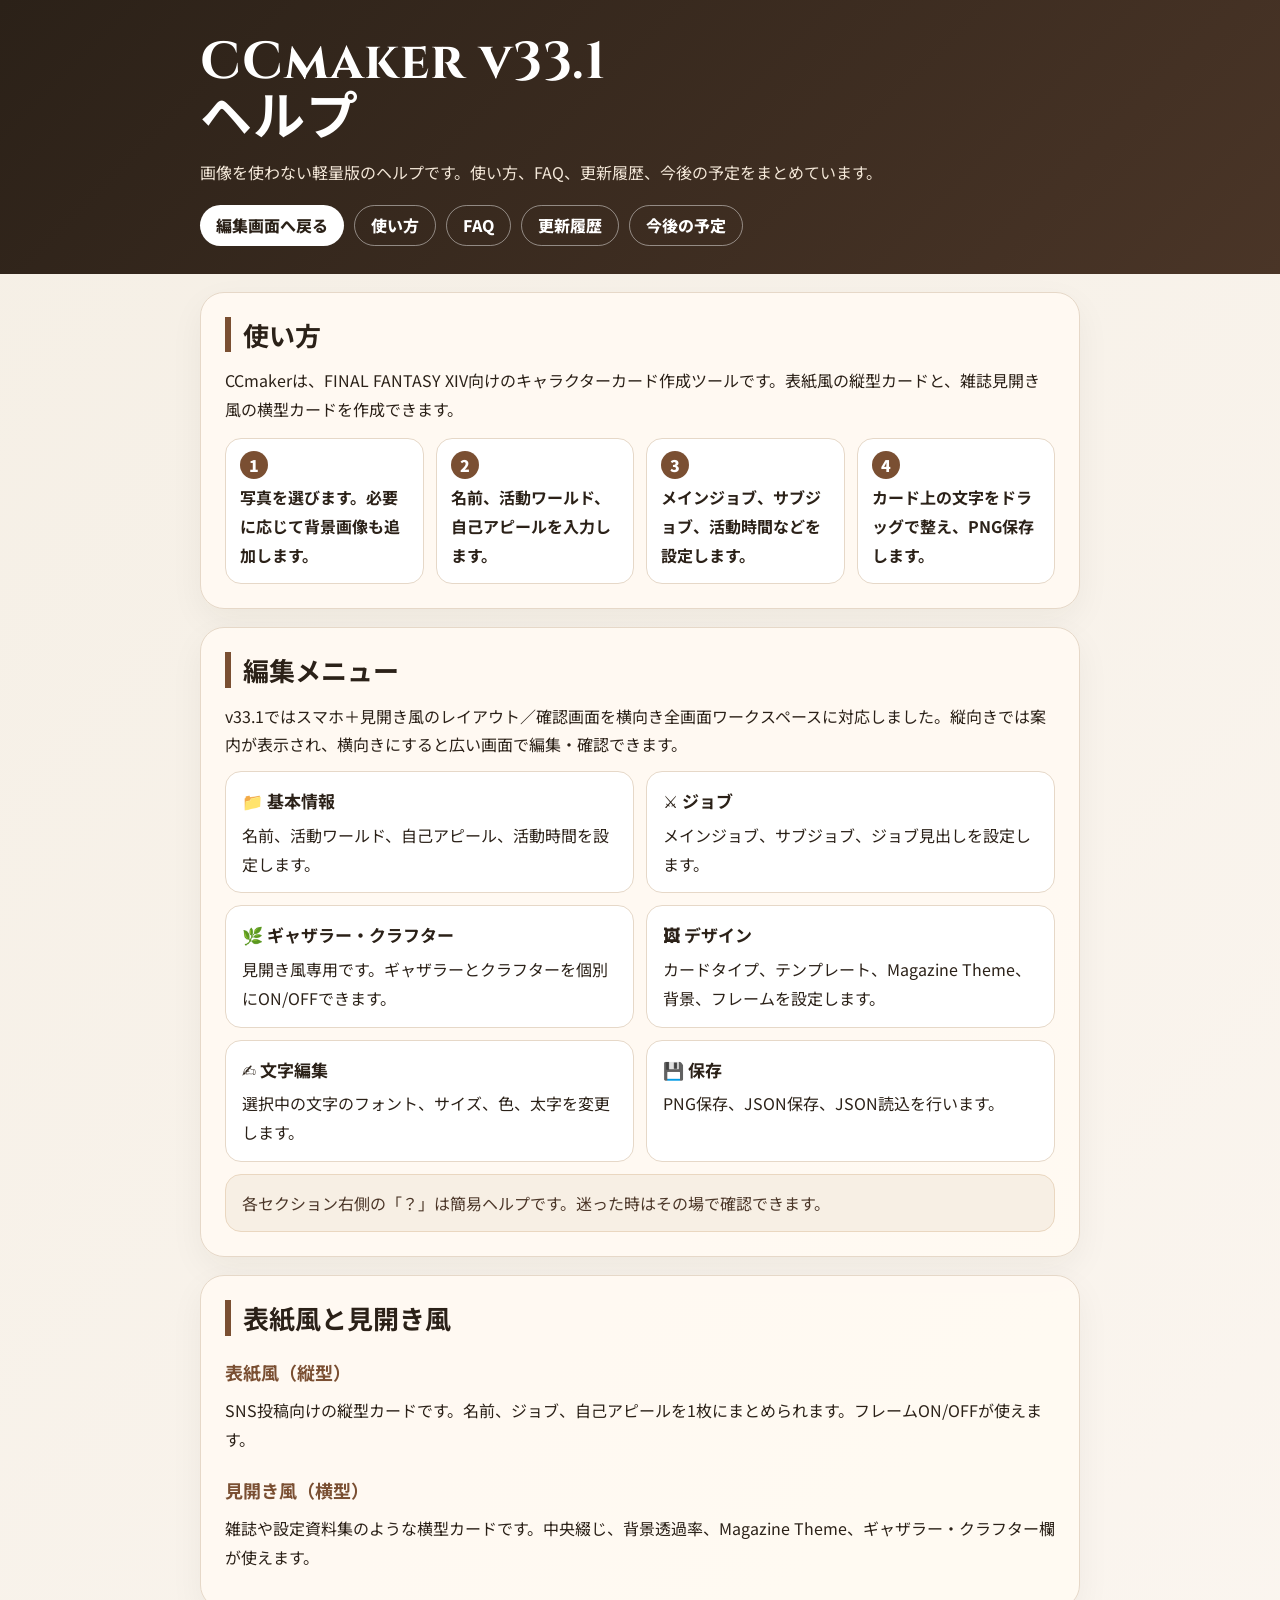
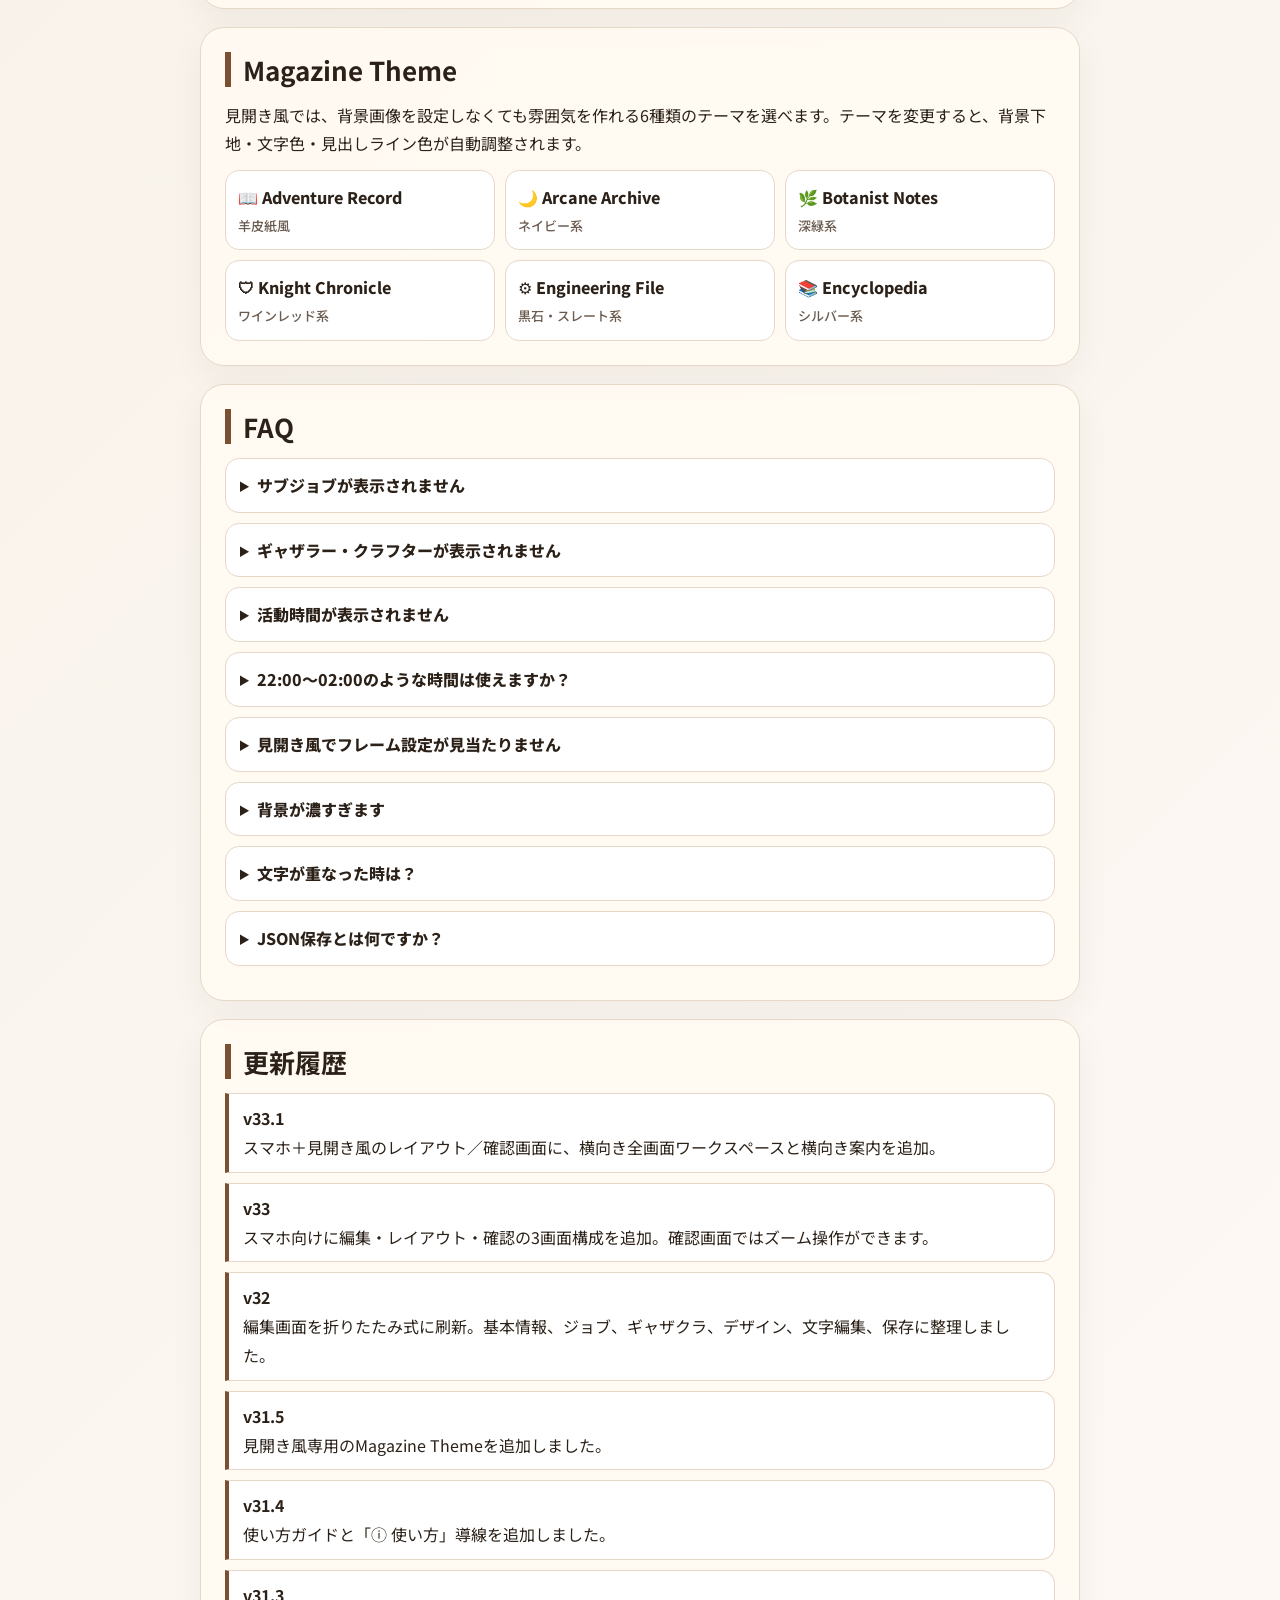
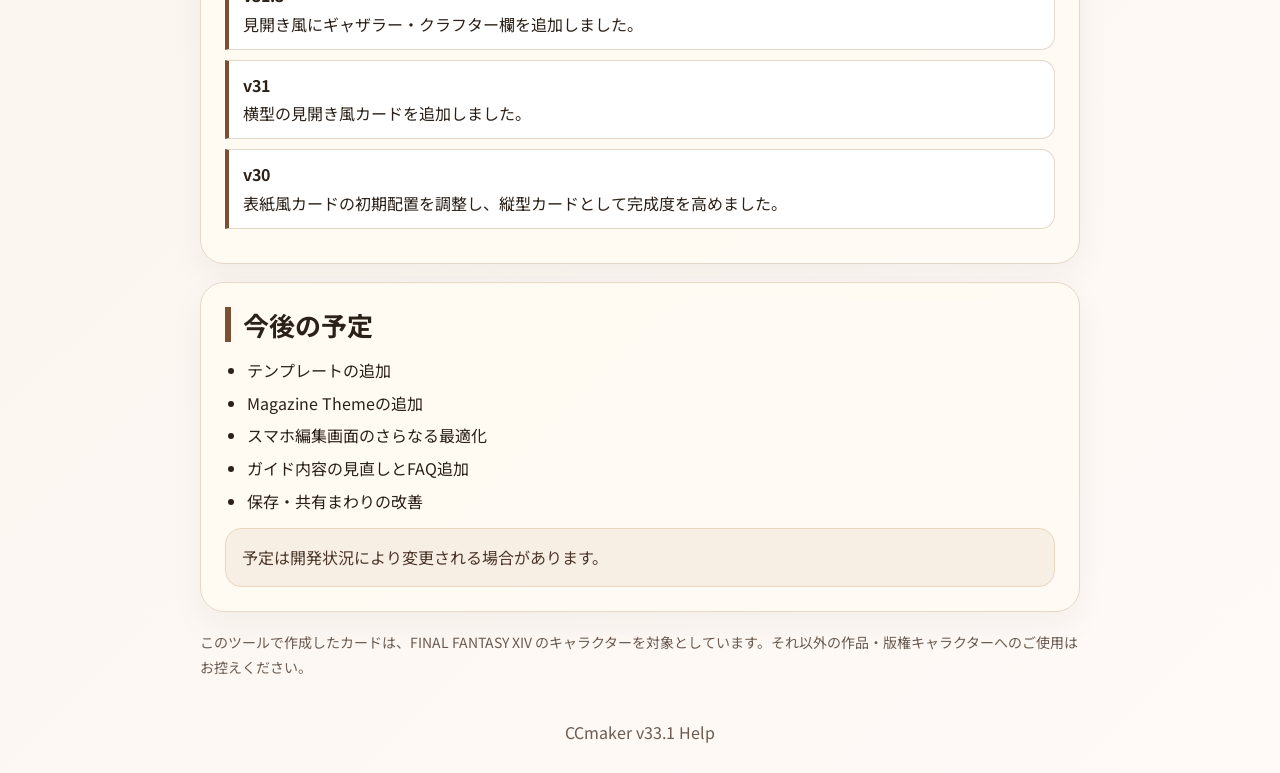
==== commit 7969b863: "Add files via upload" ====
--- a/guide.html
+++ b/guide.html
@@ -3,7 +3,7 @@
 <head>
   <meta charset="UTF-8">
   <meta name="viewport" content="width=device-width, initial-scale=1.0">
-  <title>CCmaker v32 ヘルプ</title>
+  <title>CCmaker v33.1 ヘルプ</title>
   <link rel="preconnect" href="https://fonts.googleapis.com">
   <link rel="preconnect" href="https://fonts.gstatic.com" crossorigin>
   <link href="https://fonts.googleapis.com/css2?family=Noto+Sans+JP:wght@400;500;700;900&family=Cinzel:wght@700&display=swap" rel="stylesheet">
@@ -171,7 +171,7 @@
 <body>
 <header>
   <div class="wrap">
-    <h1>CCmaker v32<br>ヘルプ</h1>
+    <h1>CCmaker v33.1<br>ヘルプ</h1>
     <p>画像を使わない軽量版のヘルプです。使い方、FAQ、更新履歴、今後の予定をまとめています。</p>
     <div class="top-actions">
       <a class="btn primary" href="index.html">編集画面へ戻る</a>
@@ -197,7 +197,7 @@
 
   <section class="section">
     <h2>編集メニュー</h2>
-    <p>v32では編集画面を折りたたみ式にしています。普段は見出しだけ表示し、必要な項目だけ開いて編集してください。</p>
+    <p>v33.1ではスマホ＋見開き風のレイアウト／確認画面を横向き全画面ワークスペースに対応しました。縦向きでは案内が表示され、横向きにすると広い画面で編集・確認できます。</p>
     <div class="menu-list">
       <div class="menu-card"><strong>📁 基本情報</strong>名前、活動ワールド、自己アピール、活動時間を設定します。</div>
       <div class="menu-card"><strong>⚔ ジョブ</strong>メインジョブ、サブジョブ、ジョブ見出しを設定します。</div>
@@ -245,6 +245,8 @@
   <section id="history" class="section">
     <h2>更新履歴</h2>
     <ul class="history">
+      <li><strong>v33.1</strong><br>スマホ＋見開き風のレイアウト／確認画面に、横向き全画面ワークスペースと横向き案内を追加。</li>
+      <li><strong>v33</strong><br>スマホ向けに編集・レイアウト・確認の3画面構成を追加。確認画面ではズーム操作ができます。</li>
       <li><strong>v32</strong><br>編集画面を折りたたみ式に刷新。基本情報、ジョブ、ギャザクラ、デザイン、文字編集、保存に整理しました。</li>
       <li><strong>v31.5</strong><br>見開き風専用のMagazine Themeを追加しました。</li>
       <li><strong>v31.4</strong><br>使い方ガイドと「ⓘ 使い方」導線を追加しました。</li>
@@ -268,6 +270,6 @@
 
   <p class="small">このツールで作成したカードは、FINAL FANTASY XIV のキャラクターを対象としています。それ以外の作品・版権キャラクターへのご使用はお控えください。</p>
 </main>
-<footer>CCmaker v32 Help</footer>
+<footer>CCmaker v33.1 Help</footer>
 </body>
 </html>
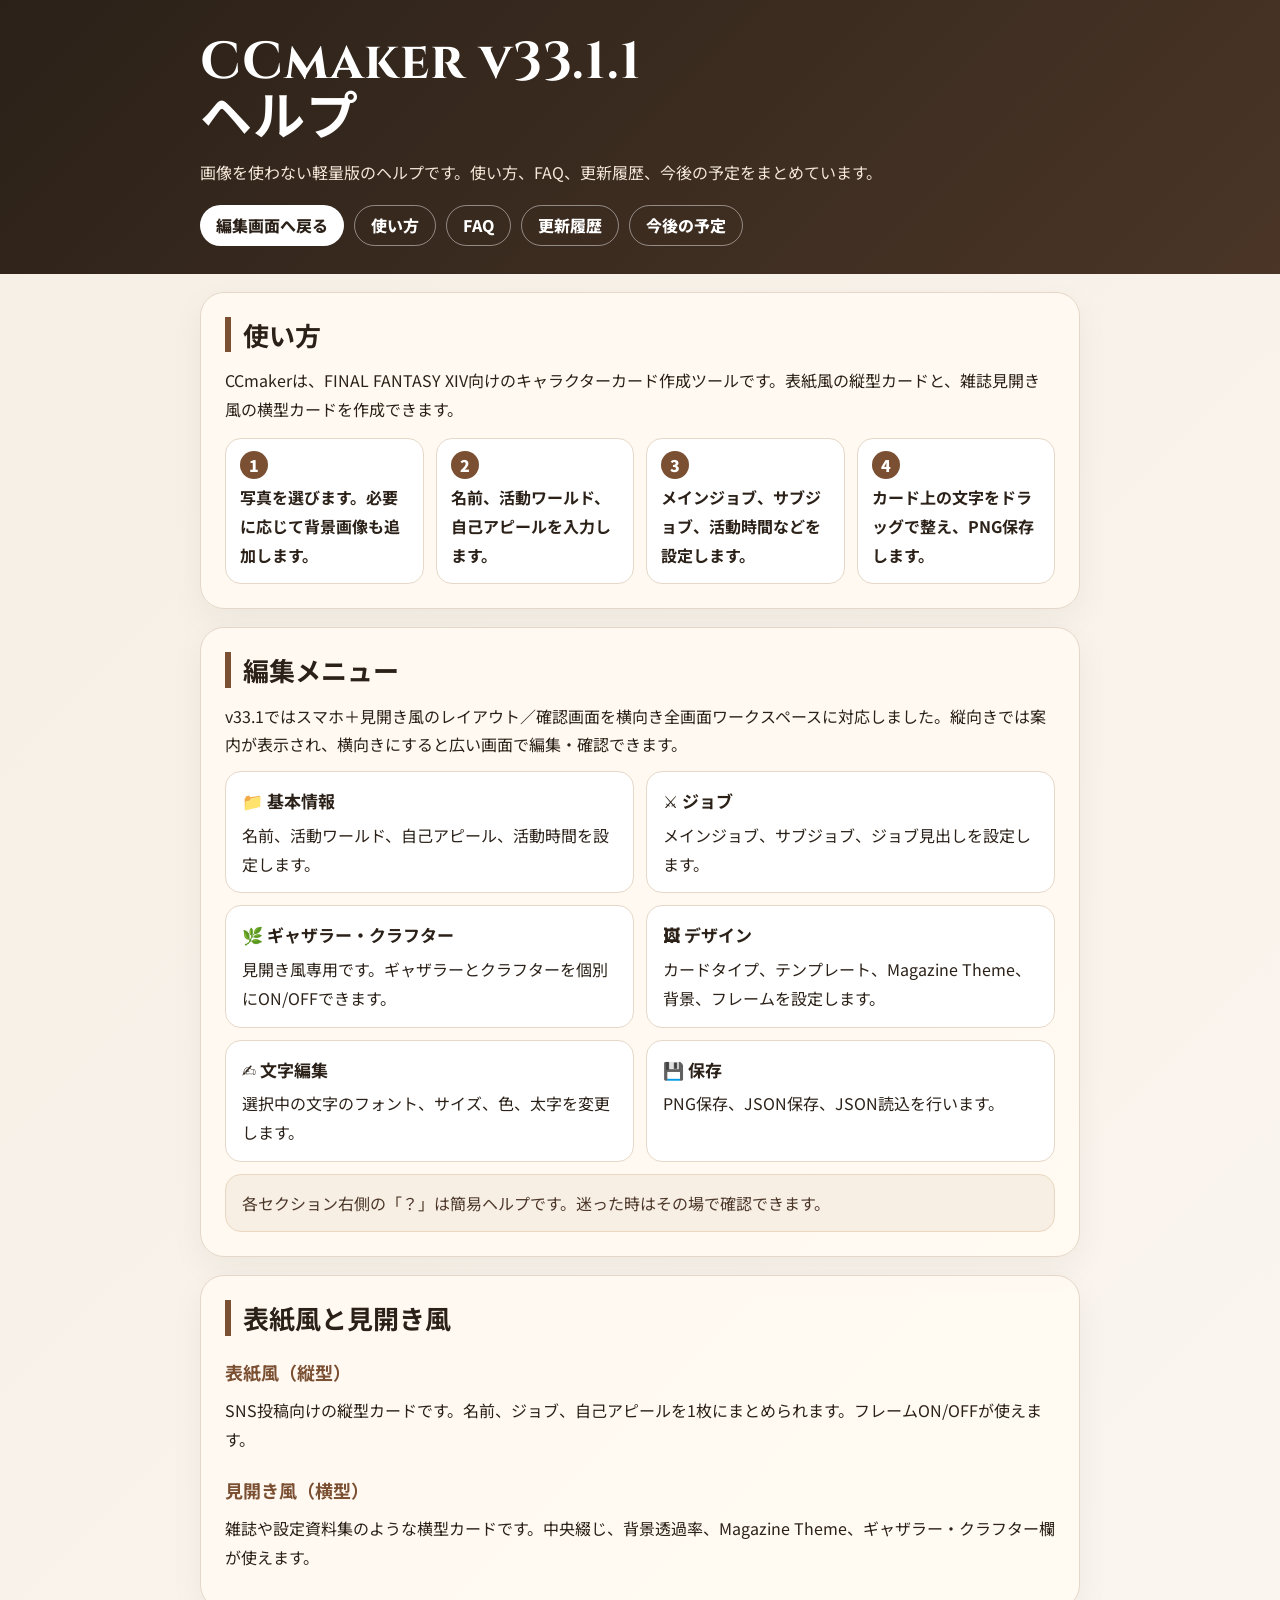
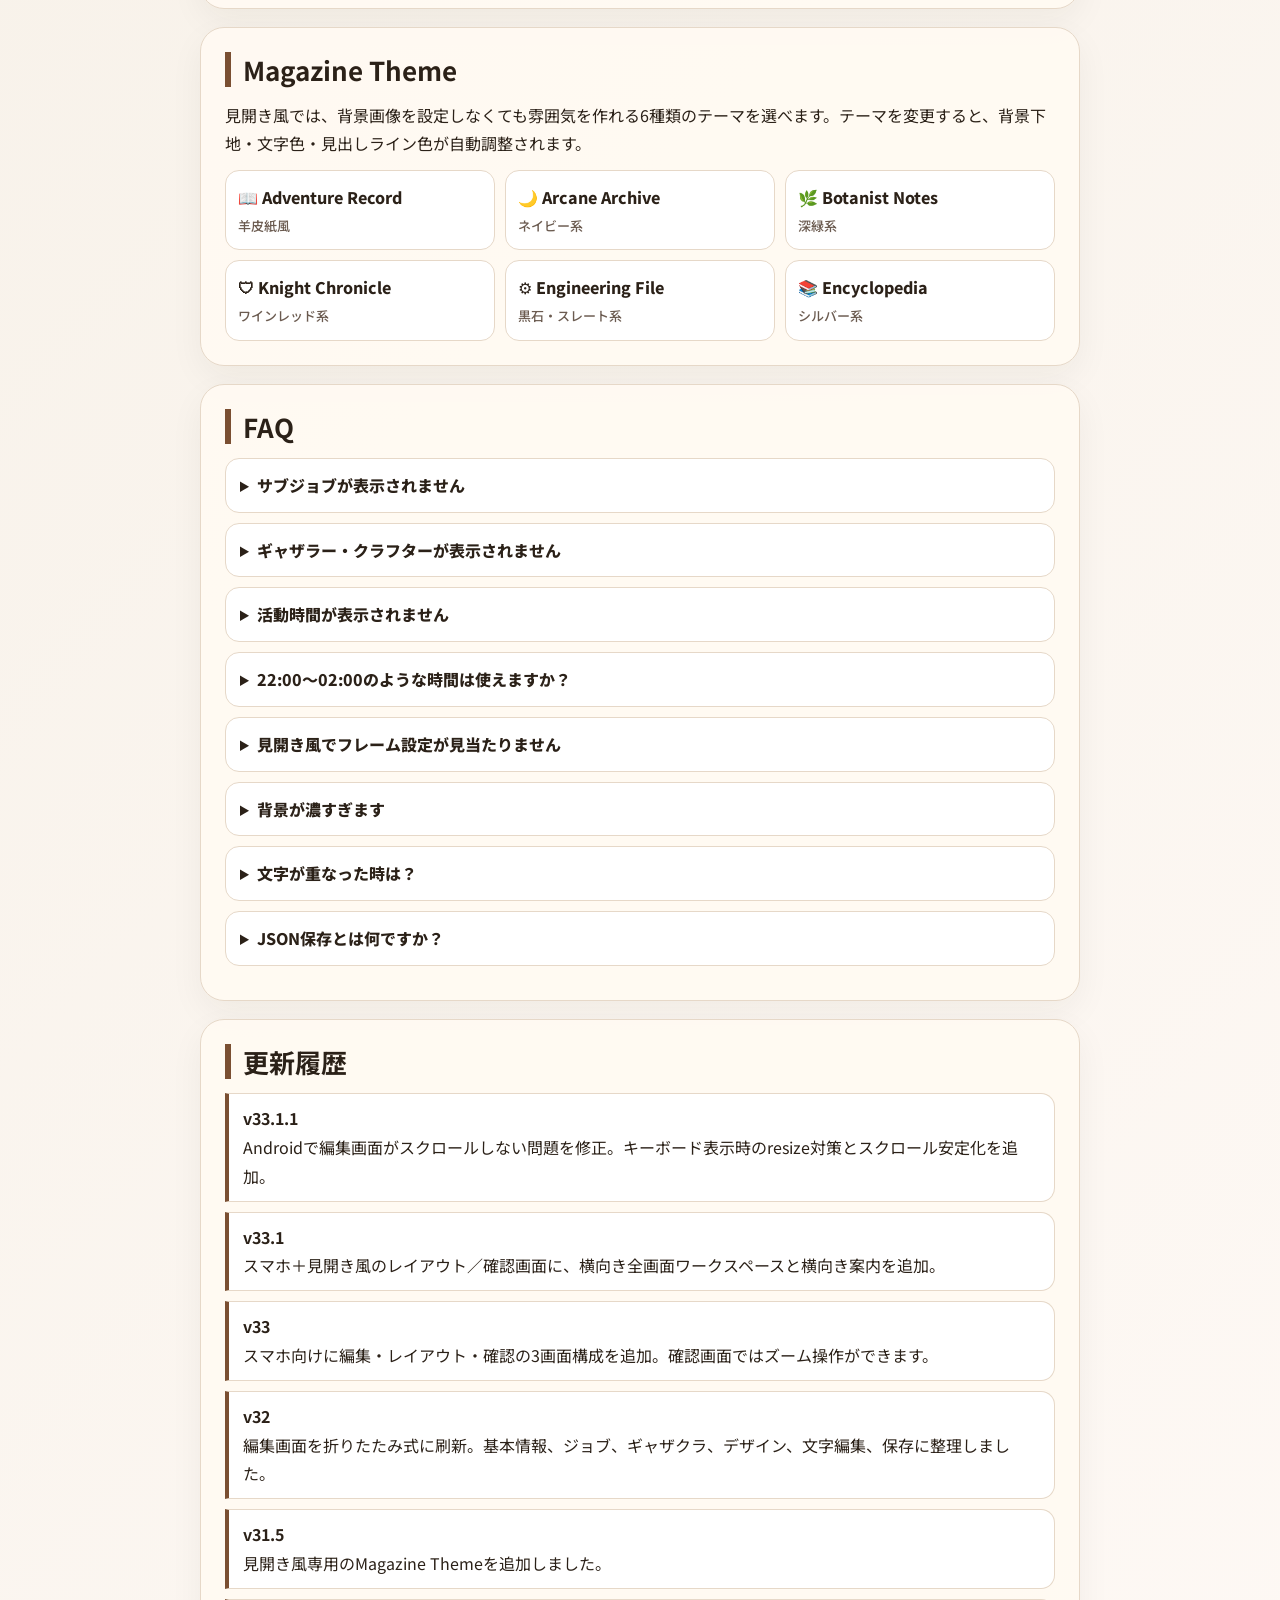
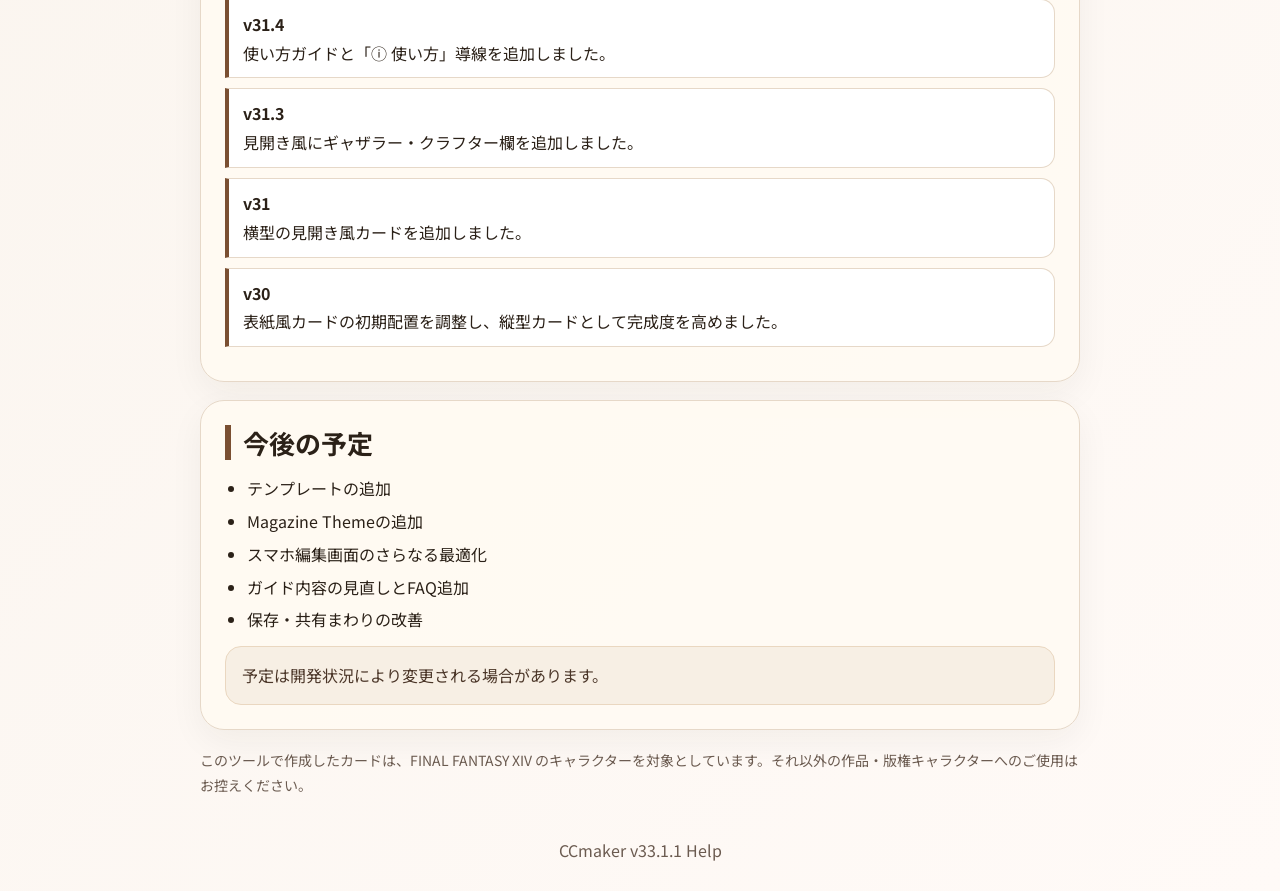
==== commit e547333f: "Add files via upload" ====
--- a/guide.html
+++ b/guide.html
@@ -3,7 +3,7 @@
 <head>
   <meta charset="UTF-8">
   <meta name="viewport" content="width=device-width, initial-scale=1.0">
-  <title>CCmaker v33.1 ヘルプ</title>
+  <title>CCmaker v33.1.1 ヘルプ</title>
   <link rel="preconnect" href="https://fonts.googleapis.com">
   <link rel="preconnect" href="https://fonts.gstatic.com" crossorigin>
   <link href="https://fonts.googleapis.com/css2?family=Noto+Sans+JP:wght@400;500;700;900&family=Cinzel:wght@700&display=swap" rel="stylesheet">
@@ -171,7 +171,7 @@
 <body>
 <header>
   <div class="wrap">
-    <h1>CCmaker v33.1<br>ヘルプ</h1>
+    <h1>CCmaker v33.1.1<br>ヘルプ</h1>
     <p>画像を使わない軽量版のヘルプです。使い方、FAQ、更新履歴、今後の予定をまとめています。</p>
     <div class="top-actions">
       <a class="btn primary" href="index.html">編集画面へ戻る</a>
@@ -245,6 +245,7 @@
   <section id="history" class="section">
     <h2>更新履歴</h2>
     <ul class="history">
+      <li><strong>v33.1.1</strong><br>Androidで編集画面がスクロールしない問題を修正。キーボード表示時のresize対策とスクロール安定化を追加。</li>
       <li><strong>v33.1</strong><br>スマホ＋見開き風のレイアウト／確認画面に、横向き全画面ワークスペースと横向き案内を追加。</li>
       <li><strong>v33</strong><br>スマホ向けに編集・レイアウト・確認の3画面構成を追加。確認画面ではズーム操作ができます。</li>
       <li><strong>v32</strong><br>編集画面を折りたたみ式に刷新。基本情報、ジョブ、ギャザクラ、デザイン、文字編集、保存に整理しました。</li>
@@ -270,6 +271,6 @@
 
   <p class="small">このツールで作成したカードは、FINAL FANTASY XIV のキャラクターを対象としています。それ以外の作品・版権キャラクターへのご使用はお控えください。</p>
 </main>
-<footer>CCmaker v33.1 Help</footer>
+<footer>CCmaker v33.1.1 Help</footer>
 </body>
 </html>
